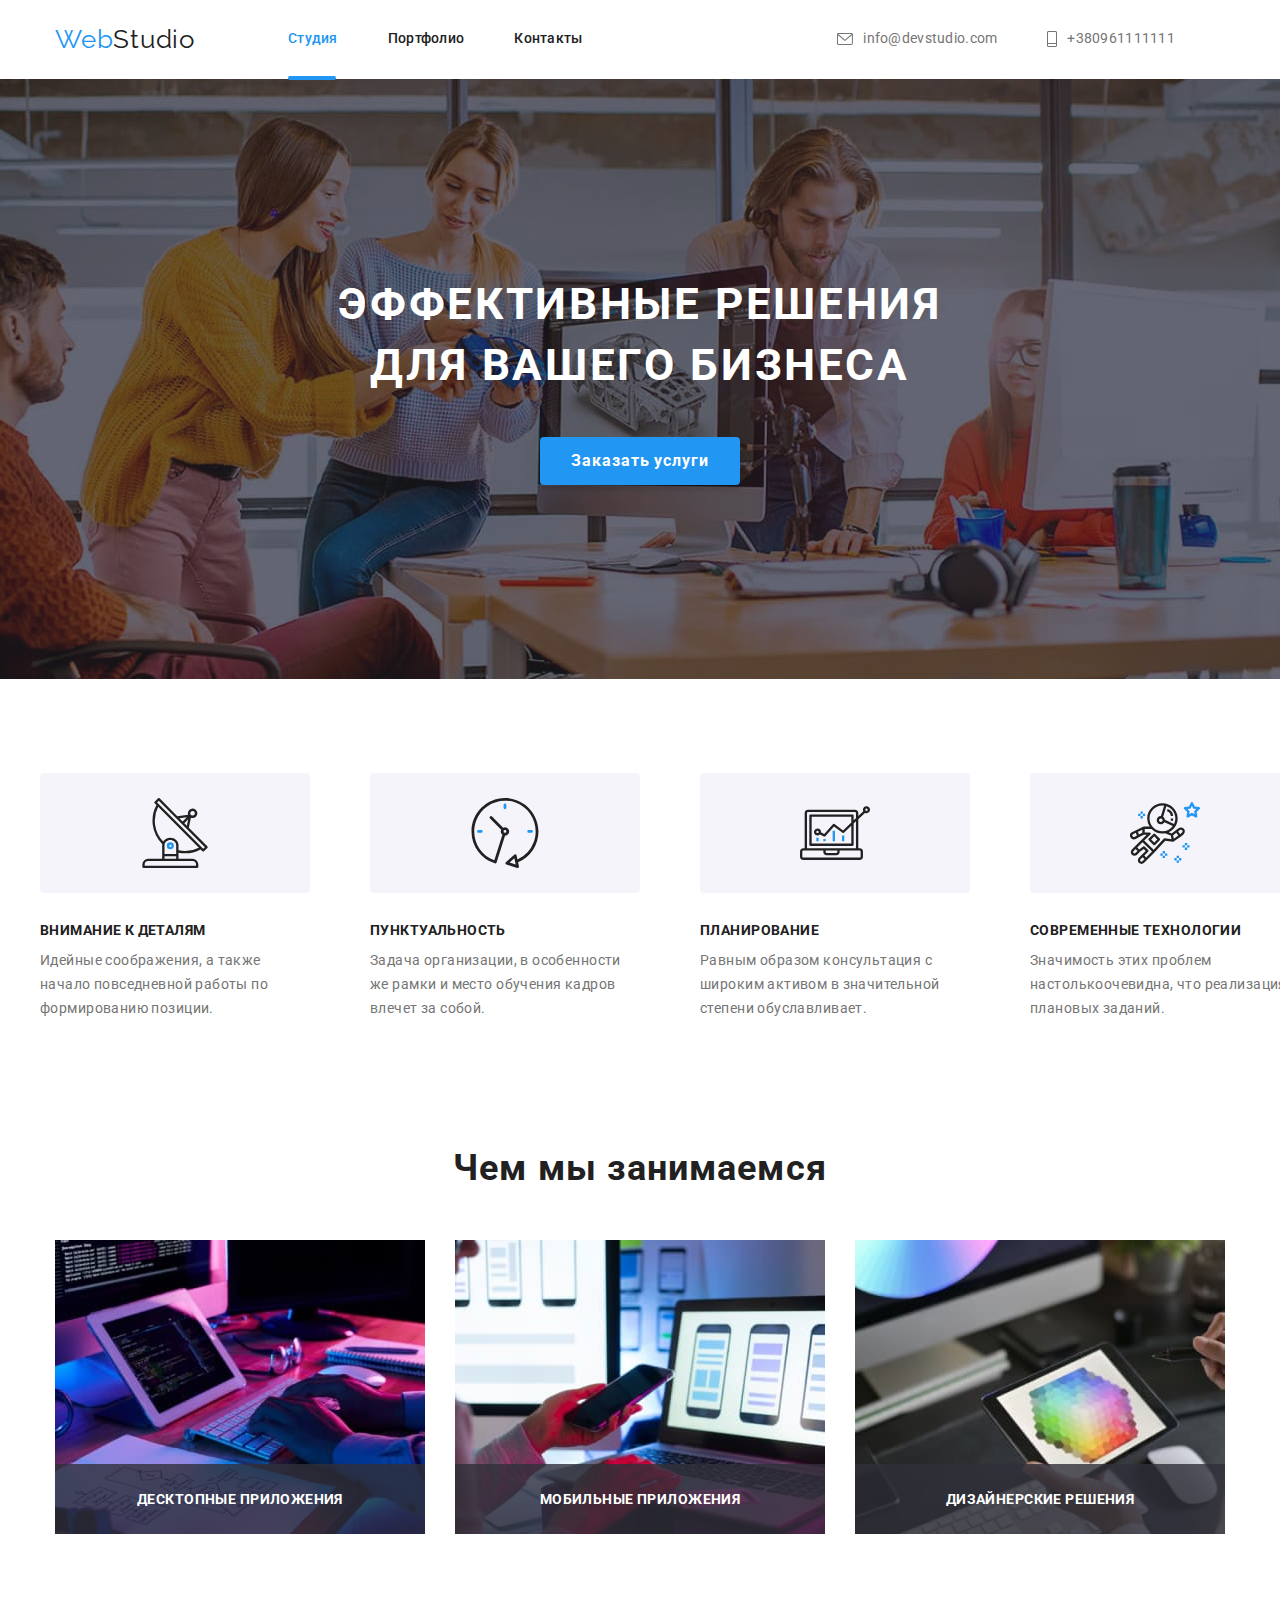
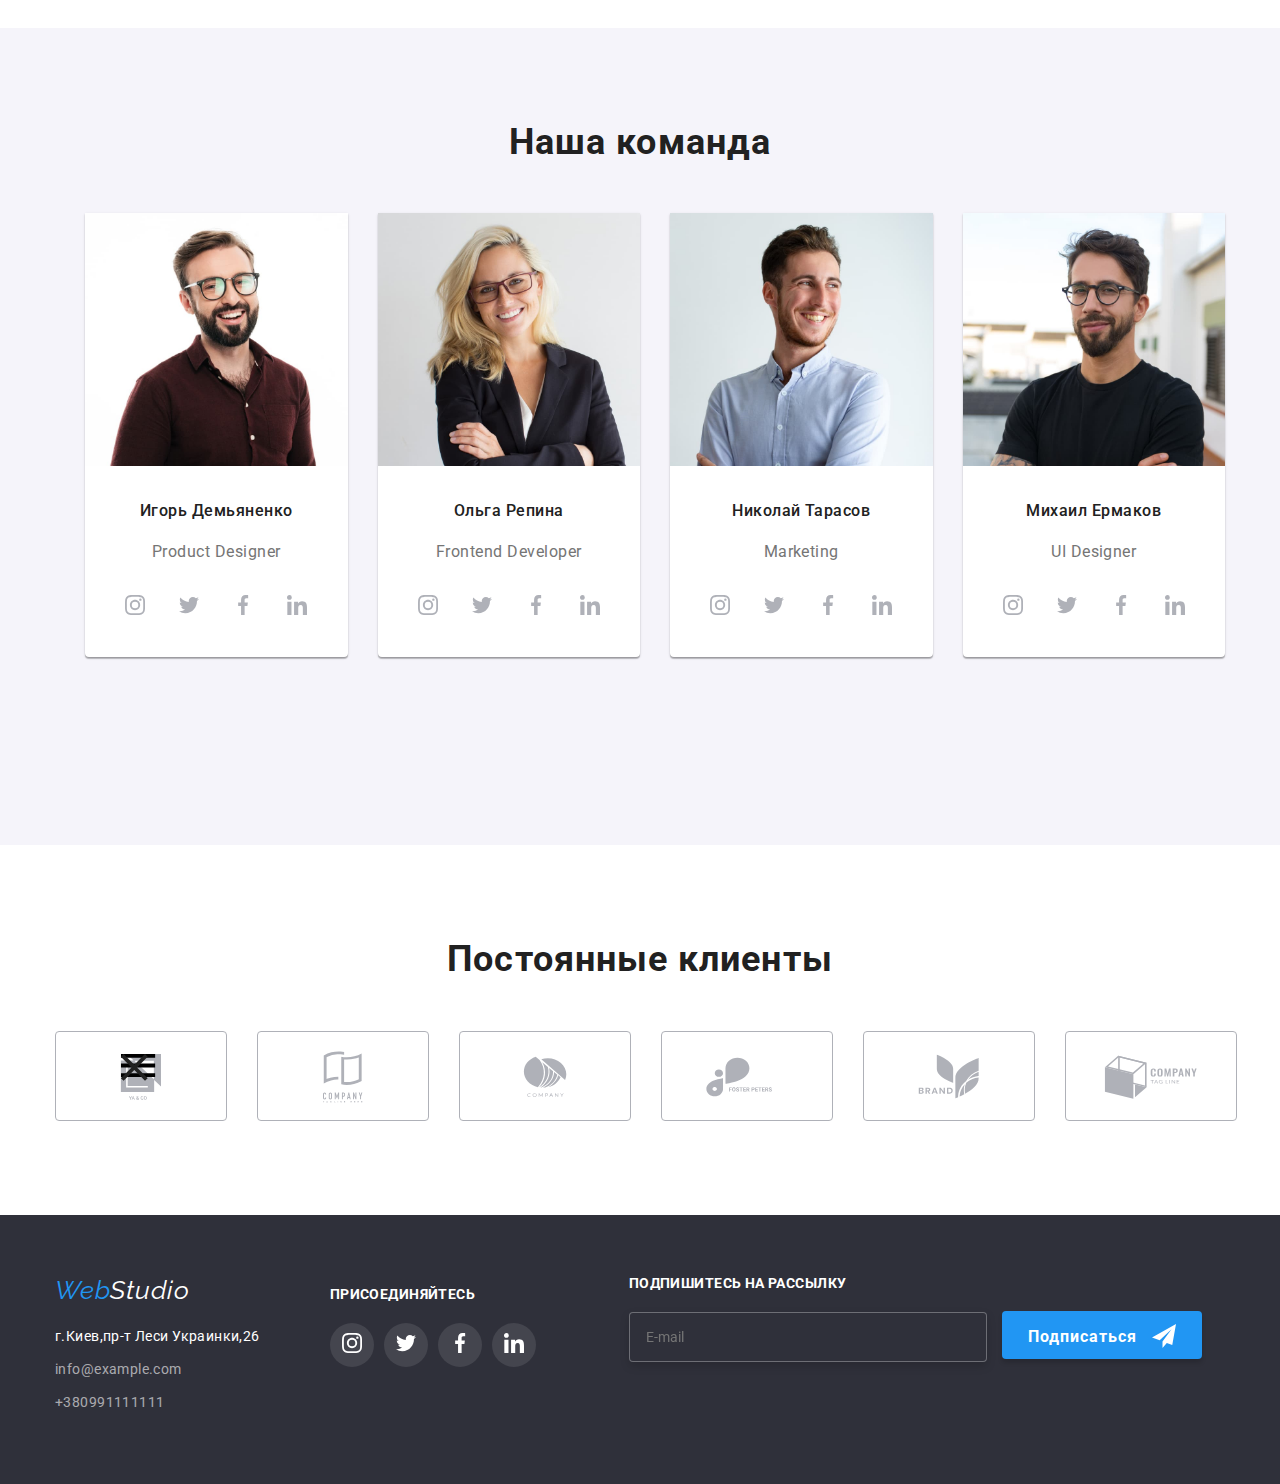
==== index.html @ d7ad7619 "Add files via upload" ====
<!DOCTYPE html>
<html lang="ru">

<head>
    <link
        href="https://fonts.googleapis.com/css2?family=Raleway:wght@700&family=Roboto:wght@400;500;700;900&display=swap"
        rel="stylesheet">
    <link rel="stylesheet" href="css/modern-normalize.css">
    <meta charset="UTF-8">
    <meta http-equiv="X-UA-Compatible" content="IE=edge">
    <meta name="viewport" content="width=device-width, initial-scale=1.0">
    <title>Document</title>
    <link rel="stylesheet" href="css/main.min.css">
</head>

<body data-body>

    <header class="page-header" data-header>
        <div class="container header-conteiner">
            <nav class="main-nav list">
                <div class="logo-links">
                    <a class=" logo1" href="">Web<span class="logo1__accent">Studio</span></a>
                    <button type="button" class="mobile-menu-btn" data-menu-button>
                        <svg class="mobile-menu-icon" width="22" height="22">
                            <use class="mobile-menu-burger" href="./photos/icons.svg#menu-btn"></use>
                            <use class="mobile-menu-close" href="./photos/icons.svg#close-menu-btn"></use>
                        </svg>
                    </button>

                    <!--Мобтльное-меню-->

                    <div class="mobile-menu" data-menu>
                        <ul class=" list mobile-menu-nav ">
                            <li class="mobile-menu-nav-item"><a class="mobile-menu-info mobile-menu-info--active"
                                    href="#">Студия</a>
                            </li>
                            <li class="mobile-menu-nav-item"><a class="mobile-menu-info"
                                    href="./portfolio.html">Портфолио</a></li>
                            <li class="mobile-menu-nav-item"><a class="mobile-menu-info" href="#">Контакты</a>
                            </li>
                        </ul>
                        <ul class="  list mobile-menu-contacts">
                            <li class="mobile-menu-contacts-item"><a
                                    class="mobile-menu-contacts-links mobile-menu-contacts--active " href="#">+38
                                    096 111 11 11</a></li>
                            <li class="mobile-menu-contacts-item"><a class="mobile-menu-contacts-links"
                                    href="#">info@devstudio.com</a></li>
                        </ul>
                        <ul class=" list mobile-menu-socials">
                            <li class="mobile-menu-socials-item"><a class="mobile-menu-socials-media"
                                    href="#">Instagram</a></li>
                            <li class="mobile-menu-socials-item"><a class="mobile-menu-socials-media"
                                    href="#">Twitter</a></li>
                            <li class="mobile-menu-socials-item"><a class="mobile-menu-socials-media"
                                    href="#">Facebook</a></li>
                            <li class="mobile-menu-socials-item"><a class="mobile-menu-socials-media"
                                    href="#">LinkedIn</a></li>

                        </ul>
                    </div>


                    <ul class="site-nav list">
                        <li class="item"><a class="site-nav__studio site-nav__studio--active"
                                href="./index.html">Студия</a>
                        </li>
                        <li class="item"><a class="site-nav__info" href="./portfolio.html">Портфолио</a></li>
                        <li class="item"><a class="site-nav__info" href="">Контакты</a></li>
                    </ul>
                </div>
                <ul class="contacts-list list">
                    <li class="points"><a class="contacts-list__link1" href="mailto:info@devstudio.com">
                            <svg class="contacts-list__mail list__icons">
                                <use href="./photos/icons.svg#icon-mail"></use>
                            </svg>info@devstudio.com

                        </a>
                    </li>
                    <li class="points"><a class="contacts-list__link1" href="tel:+380961111111">
                            <svg class="contacts-list__phone list__icons">
                                <use href="./photos/icons.svg#icon-phone"></use>
                            </svg>+380961111111
                        </a>
                    </li>

                </ul>
            </nav>
        </div>
    </header>
    <main>

        <section class="hero section">
            <div class="container">
                <h1 class="hero-title">Эффективные решения<br> для вашего бизнеса</h1>
                <button class="btn btn--current-color " type="button" data-modal-open>Заказать услуги</button>
            </div>

            <!--Модальное Окно-->

            <div class="backdrop is-hidden" data-modal>
                <div class="modal">
                    <button type="button" class="close-button" data-modal-close>
                        <svg class="close-button-icon">
                            <use class="close-button-var" href="./photos/icons.svg#icon-close-black"></use>
                        </svg>
                    </button>


                    <form class="sign-up-form">
                        <h2 class="title-window">Оставьте свои данные, мы вам перезвоним</h2>
                        <div class="form-field">
                            <label for="name">Имя</label>
                            <input class="form-field__style" id="name" type="text" name="user-name" />
                            <svg width="12" height="12" class="form-field__icon">
                                <use href="./photos/icons.svg#icon-user"></use>
                            </svg>
                        </div>

                        <div class="form-field">
                            <label for="phone"> Телефон</label>
                            <input class="form-field__style" id="phone" type="tel" name="user-phone" />
                            <svg width="13" height="13" class="form-field__icon">
                                <use class="icon-focus" href="./photos/icons.svg#icon-tel"></use>
                            </svg>
                        </div>

                        <div class="form-field">
                            <label for="mail"> Почта</label>
                            <input class="form-field__style" id="mail" type="email" name="user-email" />
                            <svg width="15" height="13" class="form-field__icon">
                                <use href="./photos/icons.svg#icon-mail-2"></use>
                            </svg>
                        </div>

                        <div class="form-field">
                            <label for="text"> Коментарии </label>
                            <textarea class="text-size" id="text" name="comments" rows="8"></textarea>

                        </div>
                        <div class="div-box">
                            <label for="check" class="text-box">
                                <input id="check" name="user-check" value="agree" class="check-box" type="checkbox" />
                                <span class="check-icon"></span>
                                Соглашаюсь с рассылкой и принимаю
                                <Span class="text-color"> Условия
                                    договора </Span></label>
                            <button type="submit" class="btn btn--current-color ">Отправить</button>
                        </div>
                    </form>
                </div>

            </div>
        </section>


        <section>
            <div class="container">
                <h2 hidden>Преимущество</h2>
                <ul class="feature-list list">
                    <li class="marks">
                        <div class="thumb">
                            <svg class="thumb__link">
                                <use class="antenna" href="./photos/icons.svg#icon-antenna"></use>
                            </svg>
                        </div>
                        <h3 class="thumb-banner">Внимание к деталям</h3>
                        <p class="thumb-description">Идейные соображения, а также начало повседневной работы
                            по формированию
                            позиции.</p>
                    </li>

                    <li class="marks">
                        <div class="thumb">
                            <svg class="thumb__link">
                                <use class="clock" href="./photos/icons.svg#icon-clock-1"></use>
                            </svg>
                        </div>
                        <h3 class="thumb-banner">Пунктуальность</h3>
                        <p class="thumb-description">Задача организации, в особенности же рамки и место обучения
                            кадров влечет за собой.
                        </p>

                    </li>
                    <li class="marks">
                        <div class="thumb">
                            <svg class="thumb__link">
                                <use class="diagram" href="./photos/icons.svg#icon-diagram"></use>
                            </svg>
                        </div>
                        <h3 class="thumb-banner">Планирование</h3>
                        <p class="thumb-description">Равным образом консультация с широким активом в
                            значительной степени обуславливает.
                        </p>

                    </li>
                    <li class=" marks">
                        <div class="thumb">
                            <svg class="thumb__link">
                                <use class="astronaut" href="./photos/icons.svg#icon-astronaut"></use>
                            </svg>
                        </div>
                        <h3 class="thumb-banner">Современные технологии</h3>
                        <p class="thumb-description">Значимость этих проблем настолькоочевидна, что реализация
                            плановых заданий.</p>
                    </li>
                </ul>
            </div>

        </section>

        <section class="modificator">
            <div class="container">
                <div class="img-wrapper">
                    <h2 class="work">Чем мы занимаемся</h2>
                    <ul class="photos list">
                        <li class="work-photos">
                            <img class="img" src="./image/first.jpg" alt="work image" width="370" />
                            <p class="photo-description">Десктопные приложения</p>
                        </li>
                        <li class="work-photos"><img class="img" src="./image/second.jpg" alt="work image"
                                width="370" />
                            <p class="photo-description ">Мобильные приложения</p>
                        </li>
                        <li class="work-photos"><img class="img" src="./image/third.jpg" alt="work image" width="370" />
                            <p class="photo-description ">Дизайнерские решения</p>
                        </li>
                    </ul>
                </div>

            </div>
        </section>
        <!--Секция Команда-->
        <section class="style">
            <div class="container">
                <h2 class="team team-title">Наша команда</h2>
                <ul class="card-set list">
                    <li class="company"><img class="members" src="./image/two.jpg" alt="Игорь Демьяненко" width="270" />
                        <div class="card-style">
                            <h3 class="name">Игорь Демьяненко</h3>
                            <p class="job" lang="en">Product Designer</p>
                            <ul class="social-media list">
                                <li class="social-media__items">
                                    <a class="social-media__links" href="" target="_blank" rel="noopener noreferrer"
                                        aria-label="Instagram">
                                        <svg class="icon instagram-icon">
                                            <use href="./photos/icons.svg#icon-instagram"></use>
                                        </svg>
                                    </a>
                                </li>

                                <li class="social-media__items">
                                    <a class="social-media__links" href="" target="_blank" rel="noopener noreferrer"
                                        aria-label="twitter">
                                        <svg class="icon">
                                            <use href="./photos/icons.svg#icon-twitter"></use>
                                        </svg>
                                    </a>
                                </li>

                                <li class="social-media__items">
                                    <a class="social-media__links" href="" target="_blank" rel="noopener noreferrer"
                                        aria-label="facebook">
                                        <svg class="icon">
                                            <use href="./photos/icons.svg#icon-facebook"></use>
                                        </svg>
                                    </a>
                                </li>


                                <li class="social-media__items">
                                    <a class="social-media__links" href="" target="_blank" rel="noopener noreferrer"
                                        aria-label="linkedin">
                                        <svg class="icon">
                                            <use href="./photos/icons.svg#icon-linkedin"></use>
                                        </svg>
                                    </a>
                                </li>
                            </ul>
                        </div>
                    </li>

                    <li class="company"><img class="members" src="./image/three.jpg" alt="Ольга Репина" width="270" />
                        <div class="card-style">
                            <h3 class="name">Ольга Репина</h3>
                            <p class="job" lang="en">Frontend Developer</p>
                            <ul class="social-media list">
                                <li class="social-media__items">
                                    <a class="social-media__links" href="" target="_blank" rel="noopener noreferrer"
                                        aria-label="Instagram">
                                        <svg class="icon">
                                            <use href="./photos/icons.svg#icon-instagram"></use>
                                        </svg>
                                    </a>
                                </li>

                                <li class="social-media__items">
                                    <a class="social-media__links" href="" target="_blank" rel="noopener noreferrer"
                                        aria-label="twitter">
                                        <svg class="icon">
                                            <use href="./photos/icons.svg#icon-twitter"></use>
                                        </svg>
                                    </a>
                                </li>

                                <li class="social-media__items">
                                    <a class="social-media__links" href="" target="_blank" rel="noopener noreferrer"
                                        aria-label="facebook">
                                        <svg class="icon">
                                            <use href="./photos/icons.svg#icon-facebook"></use>
                                        </svg>
                                    </a>
                                </li>

                                <li class="social-media__items">
                                    <a class="social-media__links" href="" target="_blank" rel="noopener noreferrer"
                                        aria-label="linkedin">
                                        <svg class="icon">
                                            <use href="./photos/icons.svg#icon-linkedin"></use>
                                        </svg>
                                    </a>
                                </li>
                            </ul>
                        </div>
                    </li>

                    <li class="company"><img class="members" src="./image/four.jpg" alt="Николай Тарасов" width="270" />
                        <div class="card-style">
                            <h3 class="name"> Николай Тарасов</h3>
                            <p class="job" lang="en">Marketing</p>
                            <ul class="social-media list">
                                <li class="social-media__items">
                                    <a class="social-media__links" href="" target="_blank" rel="noopener noreferrer"
                                        aria-label="Instagram">
                                        <svg class="icon">
                                            <use href="./photos/icons.svg#icon-instagram"></use>
                                        </svg>
                                    </a>
                                </li>

                                <li class="social-media__items">
                                    <a class="social-media__links" href="" target="_blank" rel="noopener noreferrer"
                                        aria-label="twitter">
                                        <svg class="icon">
                                            <use href="./photos/icons.svg#icon-twitter"></use>
                                        </svg>
                                    </a>
                                </li>

                                <li class="social-media__items">
                                    <a class="social-media__links" href="" target="_blank" rel="noopener noreferrer"
                                        aria-label="facebook">
                                        <svg class="icon">
                                            <use href="./photos/icons.svg#icon-facebook"></use>
                                        </svg>
                                    </a>
                                </li>

                                <li class="social-media__items">
                                    <a class="social-media__links" href="" target="_blank" rel="noopener noreferrer"
                                        aria-label="linkedin">
                                        <svg class="icon">
                                            <use href="./photos/icons.svg#icon-linkedin"></use>
                                        </svg>
                                    </a>
                                </li>
                            </ul>
                        </div>
                    </li>

                    <li class="company"><img class="members" src="./image/five.jpg" alt="Михаил Ермаков" width="270" />
                        <div class="card-style">
                            <h3 class="name">Михаил Ермаков</h3>
                            <p class="job" lang="en">UI Designer</p>
                            <ul class="social-media list">
                                <li class="social-media__items">
                                    <a class="social-media__links" href="" target="_blank" rel="noopener noreferrer"
                                        aria-label="Instagram">
                                        <svg class="icon">
                                            <use href="./photos/icons.svg#icon-instagram"></use>
                                        </svg>
                                    </a>
                                </li>

                                <li class="social-media__items">
                                    <a class="social-media__links" href="" target="_blank" rel="noopener noreferrer"
                                        aria-label="twitter">
                                        <svg class="icon">
                                            <use href="./photos/icons.svg#icon-twitter"></use>
                                        </svg>
                                    </a>
                                </li>

                                <li class="social-media__items">
                                    <a class="social-media__links" href="" target="_blank" rel="noopener noreferrer"
                                        aria-label="facebook">
                                        <svg class="icon">
                                            <use href="./photos/icons.svg#icon-facebook"></use>
                                        </svg>
                                    </a>
                                </li>

                                <li class="social-media__items">
                                    <a class="social-media__links" href="" target="_blank" rel="noopener noreferrer"
                                        aria-label="linkedin">
                                        <svg class="icon">
                                            <use href="./photos/icons.svg#icon-linkedin"></use>
                                        </svg>
                                    </a>
                                </li>
                            </ul>
                        </div>
                    </li>

                </ul>
            </div>
        </section>
    </main>
    <!--Постоянные клиенты-->
    <section>
        <div class="container">
            <h2 class="clients-title">Постоянные клиенты</h2>
            <ul class="clients-list">
                <li class="clients-box">
                    <a class="clients-link" href="">
                        <svg class="clients-photo-1">
                            <use href="./photos/icons.svg#icon-client-1"></use>
                        </svg>
                    </a>
                </li>

                <li class="clients-box">
                    <a class="clients-link" href="">
                        <svg class="clients-photo-2">
                            <use href="./photos/icons.svg#icon-client-2"></use>
                        </svg>
                    </a>
                </li>

                <li class="clients-box">
                    <a class="clients-link" href="">
                        <svg class="clients-photo-3">
                            <use href="./photos/icons.svg#icon-client-3"></use>
                        </svg>
                    </a>
                </li>


                <li class="clients-box">
                    <a class="clients-link" href="">
                        <svg class="clients-photo-4">
                            <use href="./photos/icons.svg#icon-client-4"></use>
                        </svg>
                    </a>
                </li>

                <li class="clients-box">
                    <a class="clients-link" href="">
                        <svg class="clients-photo-5">
                            <use href="./photos/icons.svg#icon-client-5"></use>
                        </svg>
                    </a>
                </li>

                <li class="clients-box">
                    <a class="clients-link" href="">
                        <svg class="clients-photo-6">
                            <use href="./photos/icons.svg#icon-client-6"></use>
                        </svg>
                    </a>
                </li>

            </ul>
        </div>
    </section>
    <footer>
        <div class="container">
            <address class="main-address">
                <div class="main-footer">
                    <a class="logo2" href="">Web<span class=" logo-mainer">Studio</span></a>
                    <ul class="information list">
                        <li class="class-address-main">
                            <a class="reference" href="https://goo.gl/maps/5YBFwy5f6ECoQT7T9" target="_blank"
                                rel="noopener noreferrer">
                                г.Киев,пр-т Леси Украинки,26
                            </a>

                        </li>
                        <li class="class-address">
                            <a class="phone-mail" href="mailto:info@example.com">info@example.com</a>
                        </li>
                        <li class="class-address">
                            <a class="phone-mail" href="tel:+380991111111">+380991111111</a>
                        </li>
                    </ul>
                </div>
                <!--Дополнительный Адресс-->

                <div class="additional-address">
                    <p class="address-title">Присоединяйтесь</p>
                    <ul class="address-apps list">

                        <li class="address-items">
                            <a class="address-media-links" href="" target="_blank" rel="noopener noreferrer"
                                aria-label="instagram">
                                <svg class="address-icons">
                                    <use href="./photos/icons.svg#icon-instagram"></use>
                                </svg>
                            </a>
                        </li>


                        <li class="address-items">
                            <a class="address-media-links" href="" target="_blank" rel="noopener noreferrer"
                                aria-label="twitter">
                                <svg class="address-icons">
                                    <use href="./photos/icons.svg#icon-twitter"></use>
                                </svg>
                            </a>
                        </li>

                        <li class="address-items">
                            <a class="address-media-links" href="" target="_blank" rel="noopener noreferrer"
                                aria-label="facebook">
                                <svg class="address-icons">
                                    <use href="./photos/icons.svg#icon-facebook"></use>
                                </svg>
                            </a>
                        </li>

                        <li class="address-items">
                            <a class="address-media-links" href="" target="_blank" rel="noopener noreferrer"
                                aria-label="linkedin">
                                <svg class="address-icons">
                                    <use href="./photos/icons.svg#icon-linkedin"></use>
                                </svg>
                            </a>
                        </li>
                    </ul>
                </div>

                <div class="user-window">
                    <strong class="text-form">Подпишитесь на рассылку</strong>
                    <form class="input-list">
                        <label>
                            <input class="input-form" type="email" name="user-email" placeholder="E-mail" />
                        </label>
                        <button type="submit" class="btn-form btn">
                            Подписаться
                            <svg class="icon-btn">
                                <use href="./photos/icons.svg#icon-send"></use>
                            </svg>
                        </button>
                    </form>

                </div>
            </address>
        </div>
    </footer>
    <script src="./js/modal.js"></script>
    <script src="./js/menu.js"></script>
</body>

</html>
---- css/main.min.css ----
:root{--main-color: #E5E5E5;--additional-color: #2196F3;--type-color: #212121;--mini-calor: #757575;--phone-color: #2F303A;--fast-animation: 1s;--card-set-gap: 30px}body{font-family:"Roboto",sans-serif;font-size:14px;color:var(--type-color);margin:0}body.no-scroll{overflow:hidden}.page-header{margin-top:24px;margin-bottom:25px}.page-head{padding-top:24px;padding-bottom:25px;border-bottom:1px solid #ececec}h1,h2,h3,h4{margin:0}li{list-style-type:none}a{text-decoration:none}*{margin:0;padding:0}.cards-type{display:-webkit-box;display:-ms-flexbox;display:flex;-ms-flex-wrap:wrap;flex-wrap:wrap;-webkit-box-pack:center;-ms-flex-pack:center;justify-content:center;padding-top:40px;padding-bottom:60px}@media screen and (min-width: 768px){.cards-type{padding-top:30px;padding-bottom:60px}}@media screen and (min-width: 1200px){.cards-type{padding-top:56px;padding-bottom:94px}}.cards-type .cards-type__about{margin-left:var(--card-set-gap);margin-top:var(--card-set-gap);background:#fff;border:1px solid #eee}@media screen and (min-width: 480px){.cards-type .cards-type__about{-ms-flex-preferred-size:calc(100% - 30px);flex-basis:calc(100% - 30px)}}@media screen and (min-width: 768px){.cards-type .cards-type__about{-ms-flex-preferred-size:calc(50% - 30px);flex-basis:calc(50% - 30px)}}@media screen and (min-width: 1200px){.cards-type .cards-type__about{-ms-flex-preferred-size:calc(33.3333333333% - 30px);flex-basis:calc(33.3333333333% - 30px)}}.cards-type__wrapper{position:relative;overflow:hidden}.card-content{padding-left:24px;padding-right:24px;padding-bottom:20px;padding-top:20px}.card-content__goods{font-weight:700;font-size:18px;line-height:2;letter-spacing:.06em;color:var(--type-color)}.card-content__description{font-weight:400;font-size:16px;line-height:1.9;letter-spacing:.03em;color:var(--mini-calor);margin-top:4px;margin-bottom:0}.portfolio-overlay{display:-webkit-box;display:-ms-flexbox;display:flex;font-family:"Roboto";font-style:normal;font-weight:400;font-size:18px;line-height:1.6;letter-spacing:.03em;color:#fff;-webkit-box-pack:center;-ms-flex-pack:center;justify-content:center;-webkit-box-align:center;-ms-flex-align:center;align-items:center;background-color:rgba(33,150,243,.9);padding:15px;position:absolute;top:0;left:0;-webkit-transform:translateY(140%);transform:translateY(140%);-webkit-transition:400ms;transition:400ms}@media screen and (min-width: 480px){.portfolio-overlay{width:450px;height:294px}}@media screen and (min-width: 768px){.portfolio-overlay{width:354px;height:294px}}@media screen and (min-width: 1200px){.portfolio-overlay{width:370px;height:294px}}img{width:100%;display:block;height:auto}.cards-type__abouthover{-webkit-box-shadow:0px 1px 1px rgba(0,0,0,.12),0px 4px 4px rgba(0,0,0,.06),1px 4px 6px rgba(0,0,0,.16);box-shadow:0px 1px 1px rgba(0,0,0,.12),0px 4px 4px rgba(0,0,0,.06),1px 4px 6px rgba(0,0,0,.16);-webkit-transition:-webkit-box-shadow 250ms;transition:-webkit-box-shadow 250ms;transition:box-shadow 250ms;transition:box-shadow 250ms, -webkit-box-shadow 250ms;-webkit-transition-timing-function:cubic-bezier(0.4, 0, 0.2, 1);transition-timing-function:cubic-bezier(0.4, 0, 0.2, 1)}.cards-type__about:hover .portfolio-overlay{-webkit-transform:translateY(0);transform:translateY(0)}.container{width:1200px;padding-left:15px;padding-right:15px;margin-left:auto;margin-right:auto}@media screen and (min-width: 480px){.container{max-width:480px}}@media screen and (min-width: 768px){.container{max-width:768px}}@media screen and (min-width: 1200px){.container{max-width:1200px}}section{padding-top:94px;padding-bottom:94px}.btn{font-size:16px;line-height:1.9;letter-spacing:.06em;cursor:pointer;outline:none;border:32px;border-radius:4px;-webkit-box-shadow:0px 4px 4px rgba(0,0,0,.15);box-shadow:0px 4px 4px rgba(0,0,0,.15);font-weight:700;height:48px;width:200px;-webkit-transition:background-color 250ms;transition:background-color 250ms;-webkit-transition-timing-function:cubic-bezier(0.4, 0, 0.2, 1);transition-timing-function:cubic-bezier(0.4, 0, 0.2, 1);background-color:var(--additional-color);color:#fff;border:none}.btn:hover{background-color:#188ce8}.btn-form{-webkit-box-shadow:0px 4px 4px rgba(0,0,0,.15);box-shadow:0px 4px 4px rgba(0,0,0,.15);margin-left:12px}.close-button{display:-webkit-box;display:-ms-flexbox;display:flex;position:absolute;top:0;right:0;-webkit-transform:translate(-17%, 17%);transform:translate(-17%, 17%);background:#fff;border:1px solid rgba(0,0,0,.1);border-radius:50%;width:30px;height:30px;-webkit-box-pack:center;-ms-flex-pack:center;justify-content:center;-webkit-box-align:center;-ms-flex-align:center;align-items:center;padding:0;cursor:pointer}.close-button:hover{fill:var(--additional-color)}.close-button-icon{width:11px;height:11px}.btn-current{font-size:16px;line-height:1.6;Letter-spacing:.03em;color:var(--type-color);font-weight:500;font-family:inherit;outline:none;border:none;border-radius:4px;background-color:#f5f4fa;border-color:#f5f4fa;padding-top:6px;padding-bottom:6px;padding-left:22px;padding-right:22px;-webkit-transition:background-color 250ms;transition:background-color 250ms;-webkit-transition-timing-function:cubic-bezier(0.4, 0, 0.2, 1);transition-timing-function:cubic-bezier(0.4, 0, 0.2, 1)}.btn-current:hover{cursor:pointer;background-color:var(--additional-color);color:#fff}.btn-current--color{background-color:var(--additional-color);color:#fff}.social-media{display:-webkit-box;display:-ms-flexbox;display:flex;-webkit-box-pack:center;-ms-flex-pack:center;justify-content:center}.social-media__items:not(:last-child){margin-right:10px}.social-media__links{display:-webkit-box;display:-ms-flexbox;display:flex;-webkit-box-align:center;-ms-flex-align:center;align-items:center;-webkit-box-pack:center;-ms-flex-pack:center;justify-content:center;width:44px;height:44px;background-color:#fff;border-radius:50%;-webkit-transition:background-color 250ms;transition:background-color 250ms;-webkit-transition-timing-function:cubic-bezier(0.4, 0, 0.2, 1);transition-timing-function:cubic-bezier(0.4, 0, 0.2, 1)}.social-media__links:hover,.social-media__links:focus{fill:#fff;background-color:var(--additional-color)}.icon{width:20px;height:20px;fill:#afb1b8;-webkit-transition:background-color 250ms;transition:background-color 250ms;-webkit-transition-timing-function:cubic-bezier(0.4, 0, 0.2, 1);transition-timing-function:cubic-bezier(0.4, 0, 0.2, 1)}.icon:hover,.icon:focus{fill:#fff;background-color:var(--additional-color)}.thumb{height:120px;background-repeat:no-repeat;background-position:center;background:#f5f4fa;border-radius:4px;display:-webkit-box;display:-ms-flexbox;display:flex;-webkit-box-align:center;-ms-flex-align:center;align-items:center;-webkit-box-pack:center;-ms-flex-pack:center;justify-content:center}@media screen and (min-width: 768px){.thumb{padding-top:30px;width:350px}}@media screen and (min-width: 1200px){.thumb{width:270px;padding-top:0px}}.thumb__link{height:70px;left:0;width:70px}.thumb-banner{margin-top:30px;font-size:14px;line-height:1.11;letter-spacing:.03em;color:var(--type-color);text-transform:uppercase;margin-bottom:10px}@media screen and (min-width: 480px)and (max-width: 767px){.thumb-banner{text-align:center}}.thumb-description{width:270px;height:75px;font-weight:400;font-size:14px;line-height:1.7;letter-spacing:.03em;color:var(--mini-calor)}@media screen and (min-width: 480px){.thumb-description{width:100%}}.clients-title{font-family:"Roboto";font-weight:bold;font-size:36px;line-height:1.16;text-align:center;letter-spacing:.03em;margin-bottom:50px}.clients-list{display:-webkit-box;display:-ms-flexbox;display:flex;padding:0;margin-top:-50px;margin-left:-30px;margin-bottom:0}@media screen and (min-width: 480px)and (max-width: 767px){.clients-list{-ms-flex-wrap:wrap;flex-wrap:wrap;display:-webkit-box;display:-ms-flexbox;display:flex}}@media screen and (min-width: 768px)and (max-width: 1199px){.clients-list{display:-webkit-box;display:-ms-flexbox;display:flex;-ms-flex-wrap:wrap;flex-wrap:wrap}}.clients-box{height:90px;margin-left:30px;margin-top:50px;border:1px solid #afb1b8;border-radius:4px;list-style-type:none;-ms-flex-preferred-size:calc((100% - 120px)/6);flex-basis:calc((100% - 120px)/6)}@media screen and (min-width: 480px)and (max-width: 767px){.clients-box{margin-top:30px}}@media screen and (min-width: 768px)and (max-width: 1199px){.clients-box{margin-top:30px}}@media screen and (max-width: 767px){.clients-box:not(:first-child){margin-left:30px}}.clients-link{display:-webkit-box;display:-ms-flexbox;display:flex;-webkit-box-pack:center;-ms-flex-pack:center;justify-content:center;-webkit-box-align:center;-ms-flex-align:center;align-items:center;height:90px;width:170px;-webkit-transition:fill 250ms;transition:fill 250ms;-webkit-transition-timing-function:cubic-bezier(0.4, 0, 0.2, 1);transition-timing-function:cubic-bezier(0.4, 0, 0.2, 1)}@media screen and (min-width: 480px)and (max-width: 767px){.clients-link{width:208px}}@media screen and (min-width: 768px)and (max-width: 1199px){.clients-link{width:223px}}.clients-list .clients-photo-1{width:42px;height:46px;fill:#afb1b8;-webkit-transition:fill 250ms;transition:fill 250ms;-webkit-transition-timing-function:cubic-bezier(0.4, 0, 0.2, 1);transition-timing-function:cubic-bezier(0.4, 0, 0.2, 1)}.clients-box:hover,.clients-focus{border:1px solid #2196f3}.clients-link:hover .clients-photo-1,.clients-link:focus .clients-photo-1{fill:var(--additional-color)}.clients-list .clients-photo-2{width:40px;height:52px;fill:#afb1b8;-webkit-transition:fill 250ms;transition:fill 250ms;-webkit-transition-timing-function:cubic-bezier(0.4, 0, 0.2, 1);transition-timing-function:cubic-bezier(0.4, 0, 0.2, 1)}.clients-link:hover .clients-photo-2,.clients-link:focus .clients-photo-2{fill:var(--additional-color)}.clients-list .clients-photo-3{width:44px;height:41px;fill:#afb1b8;-webkit-transition:fill 250ms;transition:fill 250ms;-webkit-transition-timing-function:cubic-bezier(0.4, 0, 0.2, 1);transition-timing-function:cubic-bezier(0.4, 0, 0.2, 1)}.clients-link:hover .clients-photo-3,.clients-link:focus .clients-photo-3{fill:var(--additional-color)}.clients-list .clients-photo-4{width:84px;height:40px;fill:#afb1b8;-webkit-transition:fill 250ms;transition:fill 250ms;-webkit-transition-timing-function:cubic-bezier(0.4, 0, 0.2, 1);transition-timing-function:cubic-bezier(0.4, 0, 0.2, 1)}.clients-link:hover .clients-photo-4,.clients-link:focus .clients-photo-4{fill:var(--additional-color)}.clients-list .clients-photo-5{width:62px;height:45px;fill:#afb1b8;-webkit-transition:fill 250ms;transition:fill 250ms;-webkit-transition-timing-function:cubic-bezier(0.4, 0, 0.2, 1);transition-timing-function:cubic-bezier(0.4, 0, 0.2, 1)}.clients-link:hover .clients-photo-5,.clients-link:focus .clients-photo-5{fill:var(--additional-color)}.clients-list .clients-photo-6{width:94px;height:44px;fill:#afb1b8;-webkit-transition:fill 250ms;transition:fill 250ms;-webkit-transition-timing-function:cubic-bezier(0.4, 0, 0.2, 1);transition-timing-function:cubic-bezier(0.4, 0, 0.2, 1)}.clients-link:hover .clients-photo-6,.clients-link:focus .clients-photo-6{fill:var(--additional-color)}.logo1{font-family:"Raleway",sans-serif;font-size:26px;line-height:1.17;vertical-align:top;letter-spacing:.03em;color:var(--additional-color)}.logo1__accent{color:var(--type-color)}.list{list-style:none;margin:0}.btn-list{display:-webkit-box;display:-ms-flexbox;display:flex;-webkit-box-pack:center;-ms-flex-pack:center;justify-content:center}.btn-list .button-type{margin-left:8px}.input-list{margin-top:20px}.feature-list{display:-webkit-box;display:-ms-flexbox;display:flex;-webkit-box-pack:center;-ms-flex-pack:center;justify-content:center}@media screen and (min-width: 768px){.feature-list .marks{-ms-flex-preferred-size:40%;flex-basis:40%;padding-bottom:30px;padding-left:30px}}@media screen and (min-width: 1200px){.feature-list .marks{margin-right:30px}}.feature-list .marks:last-child{margin-right:0px}@media screen and (min-width: 480px){.feature-list{display:block}}@media screen and (min-width: 768px)and (max-width: 1199px){.feature-list{display:-webkit-box;display:-ms-flexbox;display:flex;margin-right:-30px;-ms-flex-wrap:wrap;flex-wrap:wrap}}@media screen and (min-width: 1200px){.feature-list{display:-webkit-box;display:-ms-flexbox;display:flex;-webkit-box-pack:center;-ms-flex-pack:center;justify-content:center;margin-right:-30px}}.sign-up-form{padding:40px}.form-field{margin-bottom:10px;display:-webkit-box;display:-ms-flexbox;display:flex;-webkit-box-orient:vertical;-webkit-box-direction:normal;-ms-flex-direction:column;flex-direction:column;position:relative}.sign-up-form .form-field label{font-size:12px;letter-spacing:.01em;text-align:left;color:var(--mini-calor)}.form-field__style:hover{border-color:var(--additional-color);outline:var(--additional-color)}.form-field__style:focus{border-color:var(--additional-color);outline:var(--additional-color)}.form-field__style:hover+.form-field__icon,.form-field__style:focus+.form-field__icon{fill:var(--additional-color)}.sign-up-form .form-field textarea:hover{border-color:var(--additional-color);outline:var(--additional-color)}.sign-up-form .form-field textarea:focus{border-color:var(--additional-color);outline:var(--additional-color)}.form-field__style{margin-top:4px;width:100%;height:40px;border:1px solid rgba(33,33,33,.2);border-radius:4px;padding-left:42px;padding-top:12px;padding-bottom:12px;cursor:pointer;-webkit-transition:border 250ms cubic-bezier(0.4, 0, 0.2, 1);transition:border 250ms cubic-bezier(0.4, 0, 0.2, 1)}.title-window{font-style:normal;font-weight:700;font-size:20px;line-height:1.15;text-align:center;letter-spacing:.03em;color:#212121;margin-bottom:12px;-webkit-transition:border 250ms cubic-bezier(0.4, 0, 0.2, 1);transition:border 250ms cubic-bezier(0.4, 0, 0.2, 1)}.sign-up-form textarea{border:1px solid rgba(33,33,33,.2);border-radius:4px;width:100%;cursor:pointer;margin-top:4px;-webkit-transition:border 250ms cubic-bezier(0.4, 0, 0.2, 1);transition:border 250ms cubic-bezier(0.4, 0, 0.2, 1)}.check-box{width:16px;height:15px;appearance:none;-webkit-appearance:none;-moz-appearance:none;-webkit-box-align:center;-ms-flex-align:center;align-items:center}.div-box{margin-top:20px}.text-color{text-decoration:underline;color:var(--additional-color);margin-left:4px}.text-size{resize:none}.form-field__icon{position:absolute;-webkit-transform:translate(12px, 32px);transform:translate(12px, 32px)}.form-field__icon:focus,.form-field__icon:hover{fill:var(--additional-color)}.text-box{display:-webkit-box;display:-ms-flexbox;display:flex;-webkit-box-align:center;-ms-flex-align:center;align-items:center;margin-bottom:30px}@media screen and (min-width: 480px)and (max-width: 1199px){.text-box{display:inline-block}}.check-icon{width:15px;height:16px;border:2px solid #212121;display:inline-block;border-radius:2px;margin-right:7px}.check-box:checked+.check-icon{background-image:url(../photos/svg/icon\ check.svg);background-position:center;background-color:var(--additional-color);background-origin:border-box;border-color:var(--additional-color);background-repeat:no-repeat}.modificator{padding-top:0}.photos{display:-webkit-box;display:-ms-flexbox;display:flex;width:100%}.work-photos{margin-right:30px}.work-photos:last-child{margin-right:0px}.work{font-weight:700;font-size:36px;line-height:1.16;text-align:center;letter-spacing:.03em;color:var(--type-color);margin-bottom:50px}.img-wrapper{position:relative}.img-wrapper{display:block}@media screen and (min-width: 480px)and (max-width: 1199px){.img-wrapper{display:none}}.photo-description{font-style:normal;font-weight:700;font-size:14px;line-height:16px;letter-spacing:.03em;text-transform:uppercase;position:absolute;bottom:0px;text-align:center;padding-top:27px;background-color:rgba(47,48,58,.8);width:370px;height:70px;color:#fff}.mobile-menu-btn{background-color:rgba(0,0,0,0);border:none;display:-webkit-box;display:-ms-flexbox;display:flex;-webkit-box-align:center;-ms-flex-align:center;align-items:center;-webkit-box-pack:center;-ms-flex-pack:center;justify-content:center;margin-left:277px}@media screen and (min-width: 768px){.mobile-menu-btn{display:none}}.mobile-menu-btn.is-open .mobile-menu-burger{opacity:0}.mobile-menu-close{opacity:0;-webkit-transition:500ms;transition:500ms}.mobile-menu-btn.is-open .mobile-menu-close{opacity:1}.mobile-menu-icon{z-index:10}@media screen and (min-width: 768px){.mobile-menu-icon{display:none}}.main-nav{display:-webkit-box;display:-ms-flexbox;display:flex;-webkit-box-align:center;-ms-flex-align:center;align-items:center;-webkit-box-pack:justify;-ms-flex-pack:justify;justify-content:space-between}.main-nav .logo-links{display:-webkit-box;display:-ms-flexbox;display:flex;-webkit-box-pack:justify;-ms-flex-pack:justify;justify-content:space-between;-webkit-box-align:center;-ms-flex-align:center;align-items:center}.site-nav{display:-webkit-box;display:-ms-flexbox;display:flex;margin-left:93px}@media screen and (min-width: 480px){.site-nav{display:none}}@media screen and (min-width: 768px){.site-nav{display:-webkit-box;display:-ms-flexbox;display:flex;margin-left:88px}}@media screen and (min-width: 1200px){.site-nav{display:-webkit-box;display:-ms-flexbox;display:flex;margin-left:93px}}.item{margin-right:50px}.item:last-child{margin-right:0px}.site-nav__info{font-weight:500;font-size:14px;line-height:1.14;letter-spacing:.02em;color:var(--type-color);display:block;-webkit-transition:color 250ms;transition:color 250ms;-webkit-transition-timing-function:cubic-bezier(0.4, 0, 0.2, 1);transition-timing-function:cubic-bezier(0.4, 0, 0.2, 1)}.site-nav__info:hover{color:var(--additional-color);background-color:rgba(0,0,0,0)}.site-nav__studio{font-weight:500;font-size:14px;line-height:1.14;letter-spacing:.02em;display:block;position:relative}.site-nav__studio::after{content:"";width:48px;height:4px;display:block;position:absolute;background-color:var(--additional-color);bottom:-33px;border-radius:2px}.site-nav__studio--active{color:var(--additional-color)}.site-nav__portfolio{font-weight:500;font-size:14px;line-height:1.14;letter-spacing:.02em;display:block;position:relative}.site-nav__portfolio::after{content:"";width:80px;height:4px;display:block;position:absolute;background-color:var(--additional-color);bottom:-33px;border-radius:2px}.contacts-list{display:-webkit-box;display:-ms-flexbox;display:flex}@media screen and (min-width: 480px){.contacts-list{display:none}}@media screen and (min-width: 768px)and (max-width: 1199px){.contacts-list{display:block;margin-left:84px}}@media screen and (min-width: 1200px){.contacts-list{display:-webkit-box;display:-ms-flexbox;display:flex}}.points{margin-right:50px}.points .points:last-child{margin-right:0px}@media screen and (min-width: 768px)and (max-width: 1199px){.points{padding-bottom:10px}}.contacts-list__phone{width:10px;height:16px;fill:var(--mini-calor);-webkit-transition:fill 250ms;transition:fill 250ms;-webkit-transition-timing-function:cubic-bezier(0.4, 0, 0.2, 1);transition-timing-function:cubic-bezier(0.4, 0, 0.2, 1)}.list__icons{margin-right:10px}.contacts-list__mail{width:16px;height:12px;fill:var(--mini-calor);-webkit-transition:fill 250ms;transition:fill 250ms;-webkit-transition-timing-function:cubic-bezier(0.4, 0, 0.2, 1);transition-timing-function:cubic-bezier(0.4, 0, 0.2, 1)}.contacts-list__link1{font-size:14px;line-height:1.14;text-align:left;letter-spacing:.02em;color:var(--mini-calor);-webkit-box-align:center;-ms-flex-align:center;align-items:center;text-decoration:none;display:-webkit-box;display:-ms-flexbox;display:flex;-webkit-transition:color 250ms;transition:color 250ms;-webkit-transition-timing-function:cubic-bezier(0.4, 0, 0.2, 1);transition-timing-function:cubic-bezier(0.4, 0, 0.2, 1)}.contacts-list__link1:hover .contacts-list__mail{fill:var(--additional-color)}.contacts-list__link1:hover .contacts-list__phone{fill:var(--additional-color)}.contacts-list__link1:hover{-webkit-transition-timing-function:cubic-bezier(0.4, 0, 0.2, 1);transition-timing-function:cubic-bezier(0.4, 0, 0.2, 1);color:var(--additional-color)}.hero{height:600px;padding:200px 0;text-align:center;background-color:var(--phone-color);display:-webkit-box;display:-ms-flexbox;display:flex;-webkit-box-orient:vertical;-webkit-box-direction:normal;-ms-flex-direction:column;flex-direction:column;-webkit-box-pack:center;-ms-flex-pack:center;justify-content:center;background-image:-webkit-gradient(linear, left top, right top, from(rgba(47, 48, 58, 0.4)), to(rgba(47, 48, 58, 0.4))),url(../image/background.jpg);background-image:linear-gradient(to right, rgba(47, 48, 58, 0.4), rgba(47, 48, 58, 0.4)),url(../image/background.jpg);background-repeat:no-repeat;background-size:cover;background-position:center}.hero-title{font-size:44px;line-height:1.4;letter-spacing:.06em;text-transform:uppercase;color:#fff;margin-bottom:40px}.topic{width:100%;background-color:var(--phone-color)}.logo2{font-family:"Raleway",sans-serif;font-size:26px;line-height:1.17;vertical-align:top;letter-spacing:.03em;color:var(--additional-color)}@media screen and (min-width: 480px)and (max-width: 767px){.logo2{text-align:center}}footer{background-color:var(--phone-color);padding:60px 0}.main-footer{display:-webkit-box;display:-ms-flexbox;display:flex;-webkit-box-orient:vertical;-webkit-box-direction:normal;-ms-flex-direction:column;flex-direction:column}.main-address{display:-webkit-box;display:-ms-flexbox;display:flex}@media screen and (min-width: 480px)and (max-width: 767px){.main-address{-webkit-box-orient:vertical;-webkit-box-direction:normal;-ms-flex-direction:column;flex-direction:column}}.information{-webkit-box-pack:center;-ms-flex-pack:center;justify-content:center;margin-left:0}.information a:hover{color:var(--additional-color)}@media screen and (min-width: 480px)and (max-width: 767px){.information{text-align:center;padding-bottom:60px}}.class-address-main{margin-top:20px;margin-bottom:9px}.class-address{margin-bottom:9px}.logo-mainer{color:#fff}.reference{font-style:normal;font-weight:400;font-size:14px;line-height:1.7;letter-spacing:.03em;color:#fff;-webkit-box-orient:vertical;-webkit-box-direction:normal;-ms-flex-direction:column;flex-direction:column;-webkit-transition:color 250ms;transition:color 250ms;-webkit-transition-timing-function:cubic-bezier(0.4, 0, 0.2, 1);transition-timing-function:cubic-bezier(0.4, 0, 0.2, 1)}.phone-mail{font-style:normal;font-weight:400;font-size:14px;line-height:1.7;letter-spacing:.03em;color:rgba(255,255,255,.6);-webkit-box-orient:vertical;-webkit-box-direction:normal;-ms-flex-direction:column;flex-direction:column;margin-bottom:9px;-webkit-transition:color 250ms;transition:color 250ms;-webkit-transition-timing-function:cubic-bezier(0.4, 0, 0.2, 1);transition-timing-function:cubic-bezier(0.4, 0, 0.2, 1)}.additional-address{margin-left:70px}@media screen and (min-width: 480px)and (max-width: 767px){.additional-address{text-align:center;padding-bottom:60px;margin-left:0}}.address-title{font-style:normal;font-weight:700;font-size:14px;line-height:1.14;letter-spacing:.03em;text-transform:uppercase;text-align:left;color:#fff;margin-top:12px;margin-bottom:0}@media screen and (min-width: 480px)and (max-width: 767px){.address-title{text-align:center}}.address-apps{display:-webkit-box;display:-ms-flexbox;display:flex;-webkit-box-pack:center;-ms-flex-pack:center;justify-content:center;margin-top:20px;margin-bottom:0}.address-items{display:-webkit-box;display:-ms-flexbox;display:flex;-webkit-box-align:center;-ms-flex-align:center;align-items:center;-webkit-box-pack:center;-ms-flex-pack:center;justify-content:center;width:44px;height:44px;background-color:rgba(255,255,255,.1);border-radius:50%;margin-right:10px;-webkit-transition:background-color 250ms;transition:background-color 250ms;-webkit-transition-timing-function:cubic-bezier(0.4, 0, 0.2, 1);transition-timing-function:cubic-bezier(0.4, 0, 0.2, 1)}.address-items:last-child{margin-right:0px}.address-items:hover,.address-items:focus{background-color:var(--additional-color)}.address-icons{width:20px;height:20px;fill:#fff;-webkit-transition:background-color 250ms;transition:background-color 250ms;-webkit-transition-timing-function:cubic-bezier(0.4, 0, 0.2, 1);transition-timing-function:cubic-bezier(0.4, 0, 0.2, 1)}.address-icons:hover,.address-icons:focus{background-color:var(--additional-color)}.user-window{margin-left:93px}@media screen and (min-width: 480px)and (max-width: 767px){.user-window{text-align:center;margin-left:0px}}.text-form{font-style:normal;font-weight:700;font-size:14px;line-height:16px;letter-spacing:.03em;text-transform:uppercase;color:#fff}.input-list{margin-top:20px}.btn-form{-webkit-box-shadow:0px 4px 4px rgba(0,0,0,.15);box-shadow:0px 4px 4px rgba(0,0,0,.15);margin-left:12px}.icon-btn{width:24px;height:24px;fill:#fff;margin-left:10px;-webkit-transform:translateY(6px);transform:translateY(6px)}.input-form{width:358px;height:50px;background-color:var(--phone-color);border:1px solid rgba(255,255,255,.3);-webkit-filter:drop-shadow(0px 4px 4px rgba(0, 0, 0, 0.15));filter:drop-shadow(0px 4px 4px rgba(0, 0, 0, 0.15));border-radius:4px;padding:15px 16px}@media screen and (min-width: 480px)and (max-width: 767px){.input-form{margin-bottom:20px}}.backdrop{position:fixed;top:0;left:0;width:100%;height:100%;background-color:rgba(0,0,0,.2);-webkit-transition:opacity 80ms,visbility 80ms;transition:opacity 80ms,visbility 80ms;z-index:100}.backdrop.is-hidden{opacity:0;visibility:hidden;pointer-events:none}.modal{position:absolute;top:50%;left:50%;-webkit-transform:translate(-50%, -50%);transform:translate(-50%, -50%);width:528px;height:581px;background-color:#fff;-webkit-box-shadow:0px 1px 3px rgba(0,0,0,.12),0px 1px 1px rgba(0,0,0,.14),0px 2px 1px rgba(0,0,0,.2);box-shadow:0px 1px 3px rgba(0,0,0,.12),0px 1px 1px rgba(0,0,0,.14),0px 2px 1px rgba(0,0,0,.2);border-radius:4px}@media screen and (min-width: 480px){.modal{position:absolute;width:450px;height:609px}}@media screen and (min-width: 1200px){.modal{width:528px;height:581px}}.style{background-color:#f5f4fa}.members{display:block;max-width:100%;height:auto}.team-title{font-weight:700;font-size:28px;line-height:1.18;text-align:center;letter-spacing:.03em;color:var(--type-color)}@media screen and (min-width: 768px){.team-title{font-weight:700;font-size:28px;line-height:1.18}}@media screen and (min-width: 1200px){.team-title{font-weight:700;font-size:36px;line-height:1.16}}.card-style{padding-top:30px;padding-bottom:30px}.card-set{display:-webkit-box;display:-ms-flexbox;display:flex}@media screen and (min-width: 480px){.card-set{padding-top:30px;padding-bottom:60px;display:block;margin-bottom:-30px}}@media screen and (min-width: 768px)and (max-width: 1199px){.card-set{padding-top:30px;padding-bottom:60px;display:-webkit-box;display:-ms-flexbox;display:flex;-ms-flex-wrap:wrap;flex-wrap:wrap}}@media screen and (min-width: 1200px){.card-set{padding-bottom:94px;padding-top:50px;display:-webkit-box;display:-ms-flexbox;display:flex}}.card-set .company{-webkit-box-shadow:0px 1px 3px rgba(0,0,0,.12),0px 1px 1px rgba(0,0,0,.14),0px 2px 1px rgba(0,0,0,.2);box-shadow:0px 1px 3px rgba(0,0,0,.12),0px 1px 1px rgba(0,0,0,.14),0px 2px 1px rgba(0,0,0,.2);border-radius:0px 0px 4px 4px;margin-left:30px;background-color:#fff;background-color:#fff}@media screen and (min-width: 480px){.card-set .company{margin-bottom:30px}}@media screen and (min-width: 768px)and (max-width: 1199px){.card-set .company{-ms-flex-preferred-size:40%;flex-basis:40%}}.name{font-weight:500;font-size:16px;line-height:1.9;text-align:center;letter-spacing:.03em;color:var(--type-color)}.job{font-weight:400;font-size:16px;line-height:1.9;text-align:center;letter-spacing:.03em;color:var(--mini-calor);margin-top:10px;margin-bottom:16px}.mobile-menu{position:fixed;top:0;left:0;-webkit-transform:translateX(100%);transform:translateX(100%);width:100vw;height:100vh;padding:48px 40px;display:-webkit-box;display:-ms-flexbox;display:flex;-webkit-box-orient:vertical;-webkit-box-direction:normal;-ms-flex-direction:column;flex-direction:column;background-color:#fff;text-align:left;-webkit-transition:-webkit-transform 500ms;transition:-webkit-transform 500ms;transition:transform 500ms;transition:transform 500ms, -webkit-transform 500ms;z-index:1}.mobile-menu.is-open{-webkit-transform:translateX(0);transform:translateX(0)}@media screen and (min-width: 768px){.mobile-menu{display:none}}.mobile-menu-nav{margin-bottom:auto}.mobile-menu-nav-item{padding-bottom:35px}.mobile-menu-info{font-family:"Roboto";font-style:normal;font-weight:500;font-size:40px;line-height:47px;text-align:center;letter-spacing:.02em;color:#212121}.mobile-menu-info--active{color:#2196f3}.mobile-menu-contacts{margin-bottom:64px}.mobile-menu-contacts-links{font-family:"Roboto";font-style:normal;font-weight:500;font-size:34px;line-height:40px;letter-spacing:.02em;color:#757575}.mobile-menu-contacts--active{color:#2196f3}.mobile-menu-contacts-item{padding-bottom:35px}.mobile-menu-socials{display:-webkit-box;display:-ms-flexbox;display:flex;-webkit-box-align:center;-ms-flex-align:center;align-items:center;-ms-flex-wrap:wrap;flex-wrap:wrap;gap:10px}.mobile-menu-socials-media{font-family:"Roboto";font-style:normal;font-weight:500;font-size:18px;line-height:22px;letter-spacing:.02em;color:#2196f3}.mobile-menu-socials-item:first-child{margin-left:0px}.mobile-menu-socials-item:not(:last-child) .mobile-menu-socials-media{padding-right:10px;border-right:1px solid rgba(33,33,33,.2)}/*# sourceMappingURL=main.min.css.map */
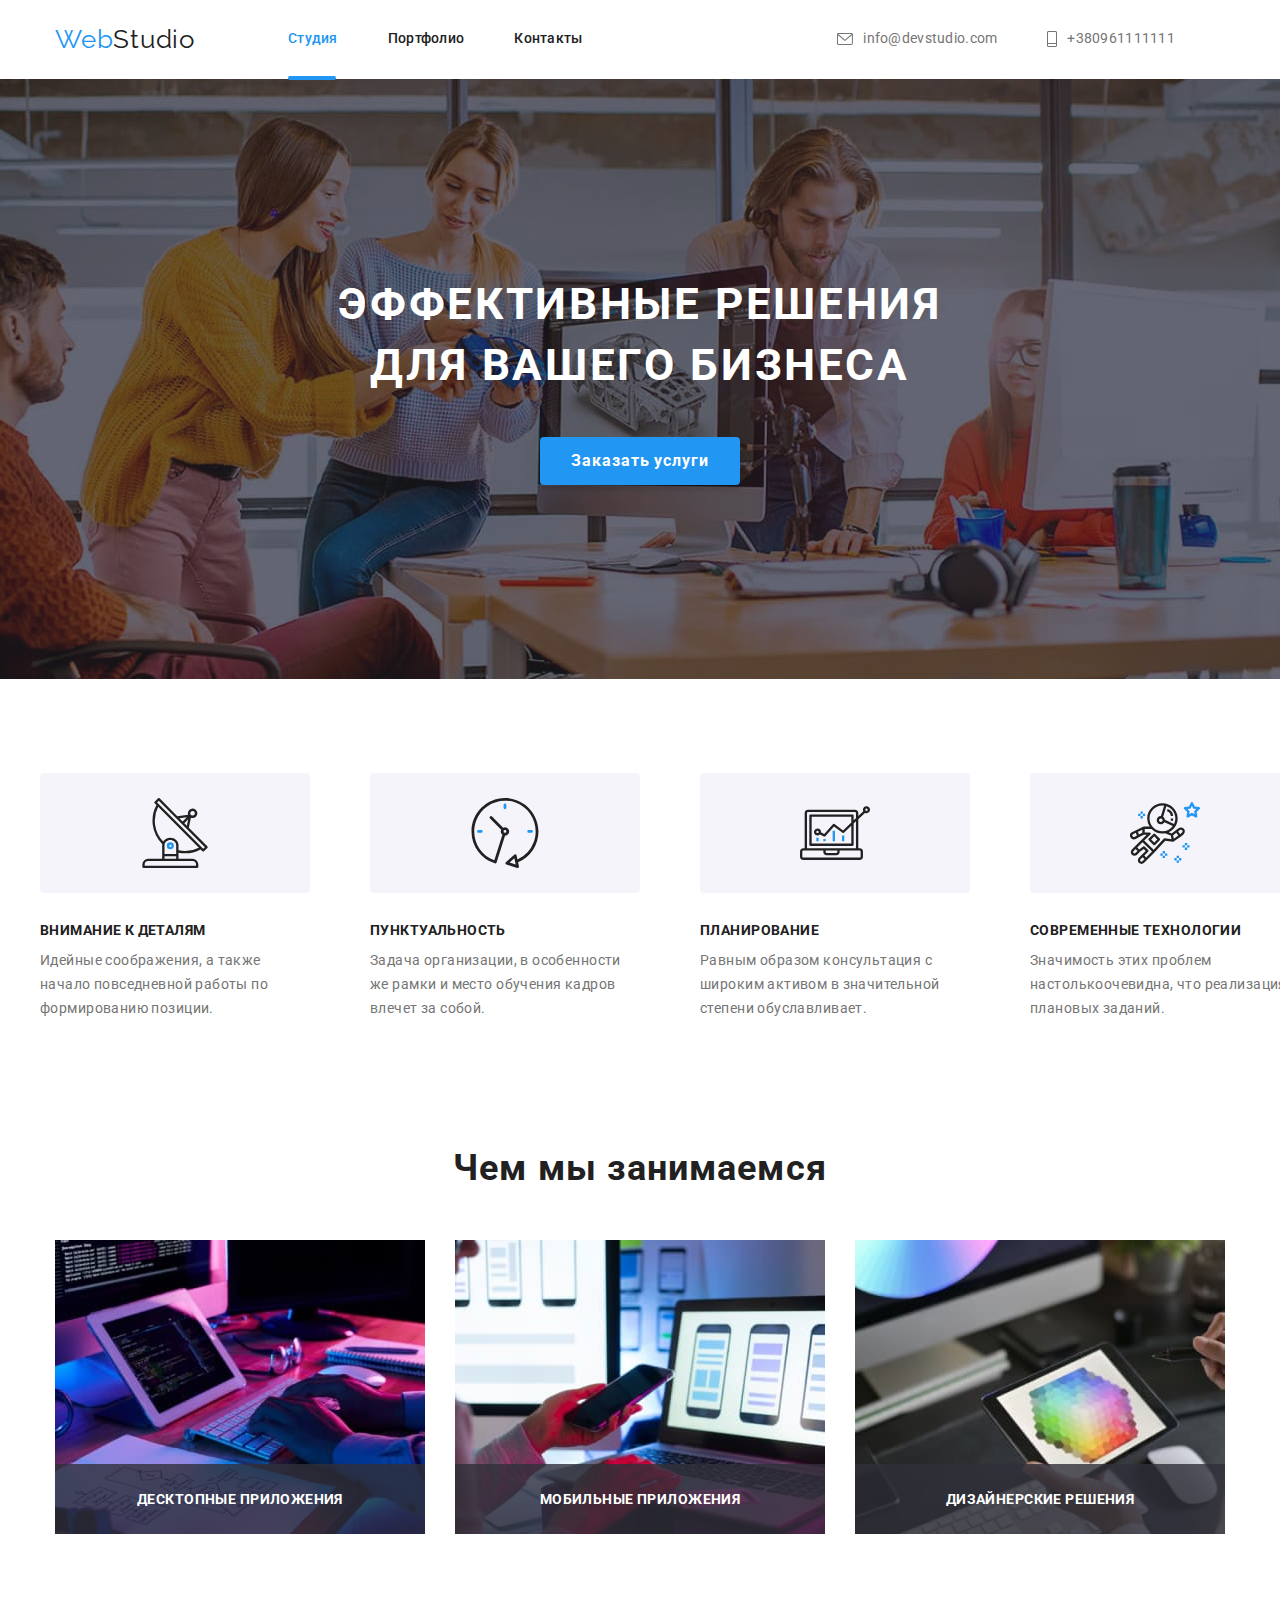
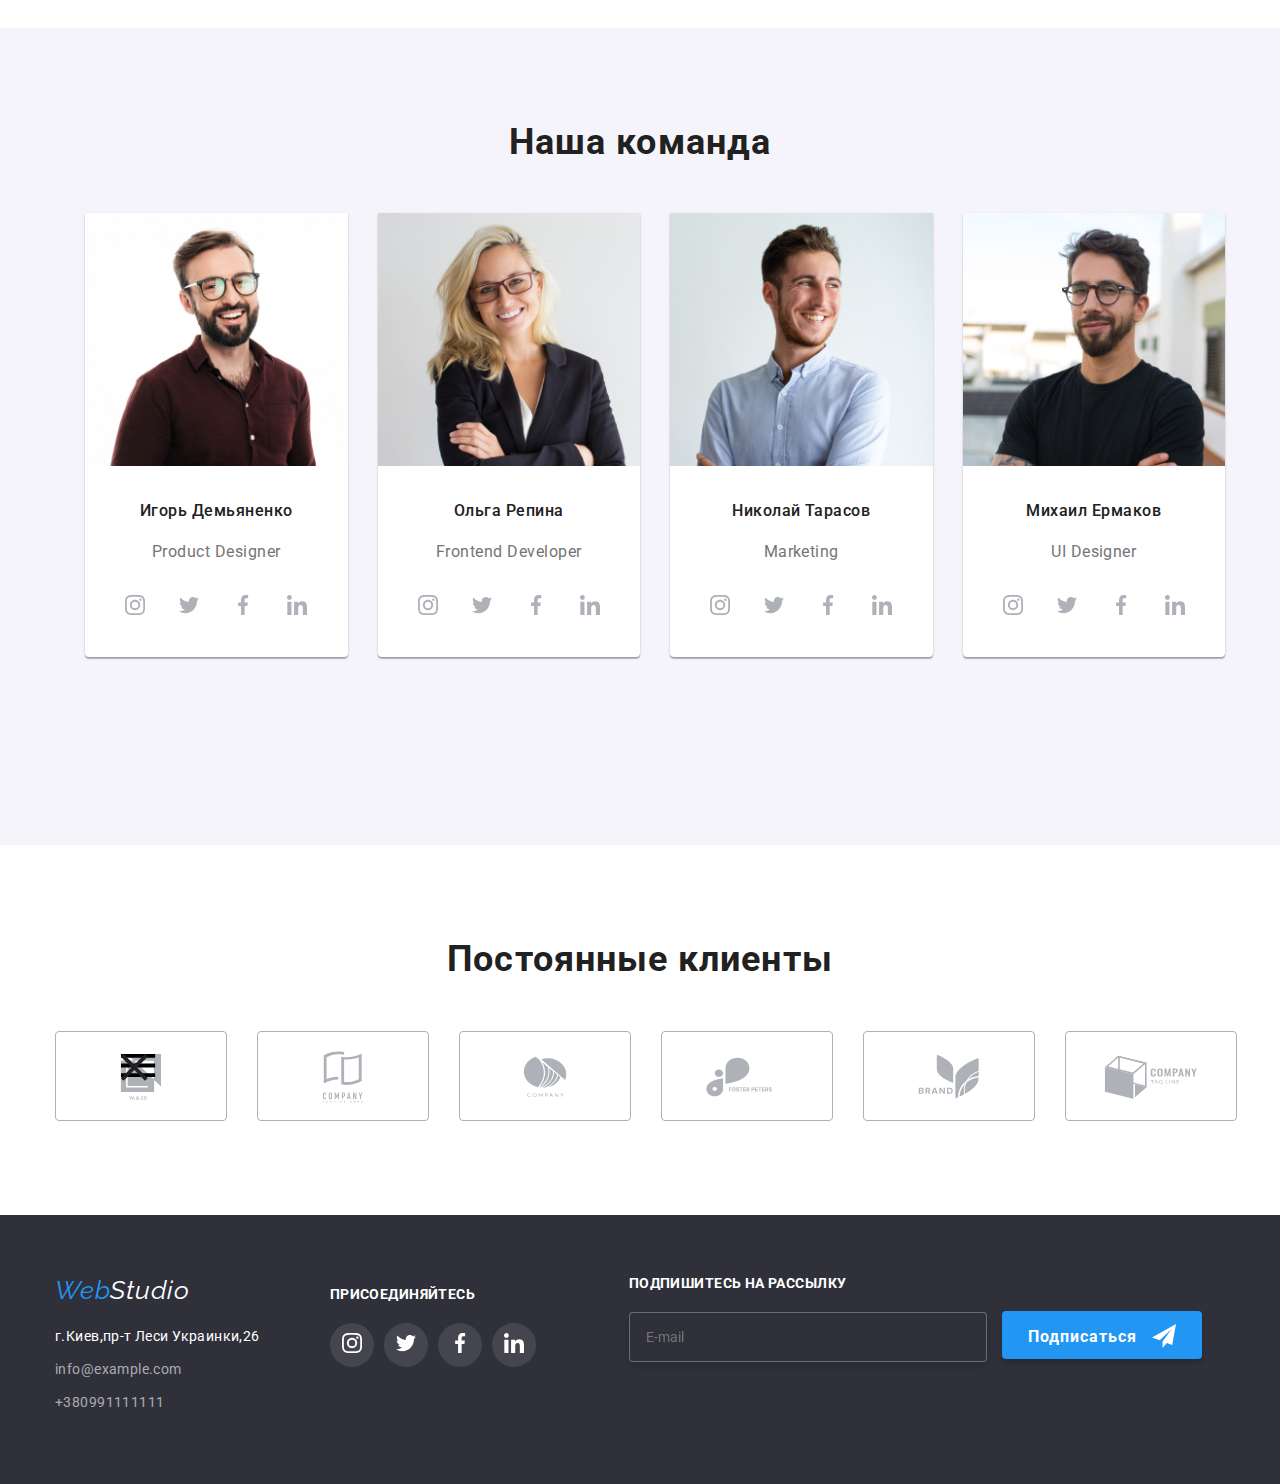
==== commit b1c7f44c: "Add files via upload" ====
--- a/index.html
+++ b/index.html
@@ -214,14 +214,18 @@
                     <h2 class="work">Чем мы занимаемся</h2>
                     <ul class="photos list">
                         <li class="work-photos">
-                            <img class="img" src="./image/first.jpg" alt="work image" width="370" />
+                            <img srcset="./image/first.jpg 1px, ./image/first@2x_desc.jpg 2x " src="./image/first.jpg"
+                                alt="work image" width="370" />
                             <p class="photo-description">Десктопные приложения</p>
                         </li>
-                        <li class="work-photos"><img class="img" src="./image/second.jpg" alt="work image"
-                                width="370" />
+                        <li class="work-photos">
+                            <img srcset="./image/second.jpg 1x, ./image/second@2x_desc.jpg 2x" class="img"
+                                src="./image/second.jpg" alt="work image" width="370" />
                             <p class="photo-description ">Мобильные приложения</p>
                         </li>
-                        <li class="work-photos"><img class="img" src="./image/third.jpg" alt="work image" width="370" />
+                        <li class="work-photos">
+                            <img srcset="./image/third.jpg 1x./image/third@2x_desc.jpg 2x" src="./image/third.jpg"
+                                alt="work image" width="370" />
                             <p class="photo-description ">Дизайнерские решения</p>
                         </li>
                     </ul>
@@ -234,7 +238,22 @@
             <div class="container">
                 <h2 class="team team-title">Наша команда</h2>
                 <ul class="card-set list">
-                    <li class="company"><img class="members" src="./image/two.jpg" alt="Игорь Демьяненко" width="270" />
+                    <li class="company">
+                        <picture>
+                            <source media="(min-width:1200px)"
+                                srcset="./team-images/one_desc.jpg  1x, ./team-images/one@2x_desc.jpg 2x"
+                                type="image/jpeg" />
+
+                            <source media="(min-width:786px)"
+                                srcset="./team-images/one_lap.jpg  1x, ./team-images/one@2x_lap.jpg 2x"
+                                type="image/jpeg" />
+
+                            <source media="(max-width:767px)"
+                                srcset="./team-images/one_tel.jpg  1x, ./team-images/one@2x_tel.jpg 2x"
+                                type="image/jpeg" />
+                            <img src="./team-images/one_tel.jpg" alt="Игорь Демьяненко" width="450" height="460" />
+                        </picture>
+
                         <div class="card-style">
                             <h3 class="name">Игорь Демьяненко</h3>
                             <p class="job" lang="en">Product Designer</p>
@@ -279,7 +298,22 @@
                         </div>
                     </li>
 
-                    <li class="company"><img class="members" src="./image/three.jpg" alt="Ольга Репина" width="270" />
+                    <li class="company">
+                        <picture>
+                            <source media="(min-width:1200px)"
+                                srcset="./team-images/two_desc.jpg 1x, ./team-images/two@2x_desc.jpg 2x"
+                                type="image/jpg" />
+
+                            <source media=" (min-width:786px)"
+                                srcset="./team-images/two_lap.jpg 1x, ./team-images/two@2x_lap.jpg 2x"
+                                type="image/jpg" />
+
+                            <source media="(max-width:767px)"
+                                srcset="./team-images/two_tel.jpg 1x, ./team-images/two@2x_tel.jpg 2x"
+                                type="image/jpg" />
+                            <img srcset="" src="./team-images/two-tel.jpg" alt="Ольга Репина" width="450" />
+                        </picture>
+
                         <div class="card-style">
                             <h3 class="name">Ольга Репина</h3>
                             <p class="job" lang="en">Frontend Developer</p>
@@ -323,7 +357,23 @@
                         </div>
                     </li>
 
-                    <li class="company"><img class="members" src="./image/four.jpg" alt="Николай Тарасов" width="270" />
+                    <li class="company">
+                        <picture>
+                            <source media="(min-width:1200px)"
+                                srcset="./team-images/three_desc.jpg 1x, ./team-images/three@2x_desc.jpg 2x"
+                                type="image/jpg" />
+
+                            <source media=" (min-width:786px)"
+                                srcset="./team-images/three_lap.jpg 1x, ./team-images/three@2x_lap.jpg 2x"
+                                type="image/jpg" />
+
+                            <source media="(max-width:767px)"
+                                srcset="./team-images/three_tel.jpg 1x, ./team-images/three@2x_tel.jpg 2x"
+                                type="image/jpg" />
+
+                            <img src="./team-images/three_tel.jpg" alt="Николай Тарасов" width="450" height="460px" />
+                        </picture>
+
                         <div class="card-style">
                             <h3 class="name"> Николай Тарасов</h3>
                             <p class="job" lang="en">Marketing</p>
@@ -367,7 +417,24 @@
                         </div>
                     </li>
 
-                    <li class="company"><img class="members" src="./image/five.jpg" alt="Михаил Ермаков" width="270" />
+                    <li class="company">
+
+                        <picture>
+                            <source media="(min-width:1200px)"
+                                srcset="./team-images/four_desc.jpg 1x, ./team-images/four@2x_desc.jpg 2x"
+                                type="image/jpg" />
+
+                            <source media="(min-width:786px)"
+                                srcset="./team-images/four_lap.jpg 1x, ./team-images/four@2x_lap.jpg 2x"
+                                type="image/jpg" />
+
+                            <source media="(max-width:767px)"
+                                srcset="./team-images/four_tel.jpg 1x, ./team-images/four@2x_tel.jpg 2x"
+                                type="image/jpg" />
+                            <img src="./team-images/four_tel.jpg" alt="Михаил Ермаков" width="450" />
+                        </picture>
+
+
                         <div class="card-style">
                             <h3 class="name">Михаил Ермаков</h3>
                             <p class="job" lang="en">UI Designer</p>
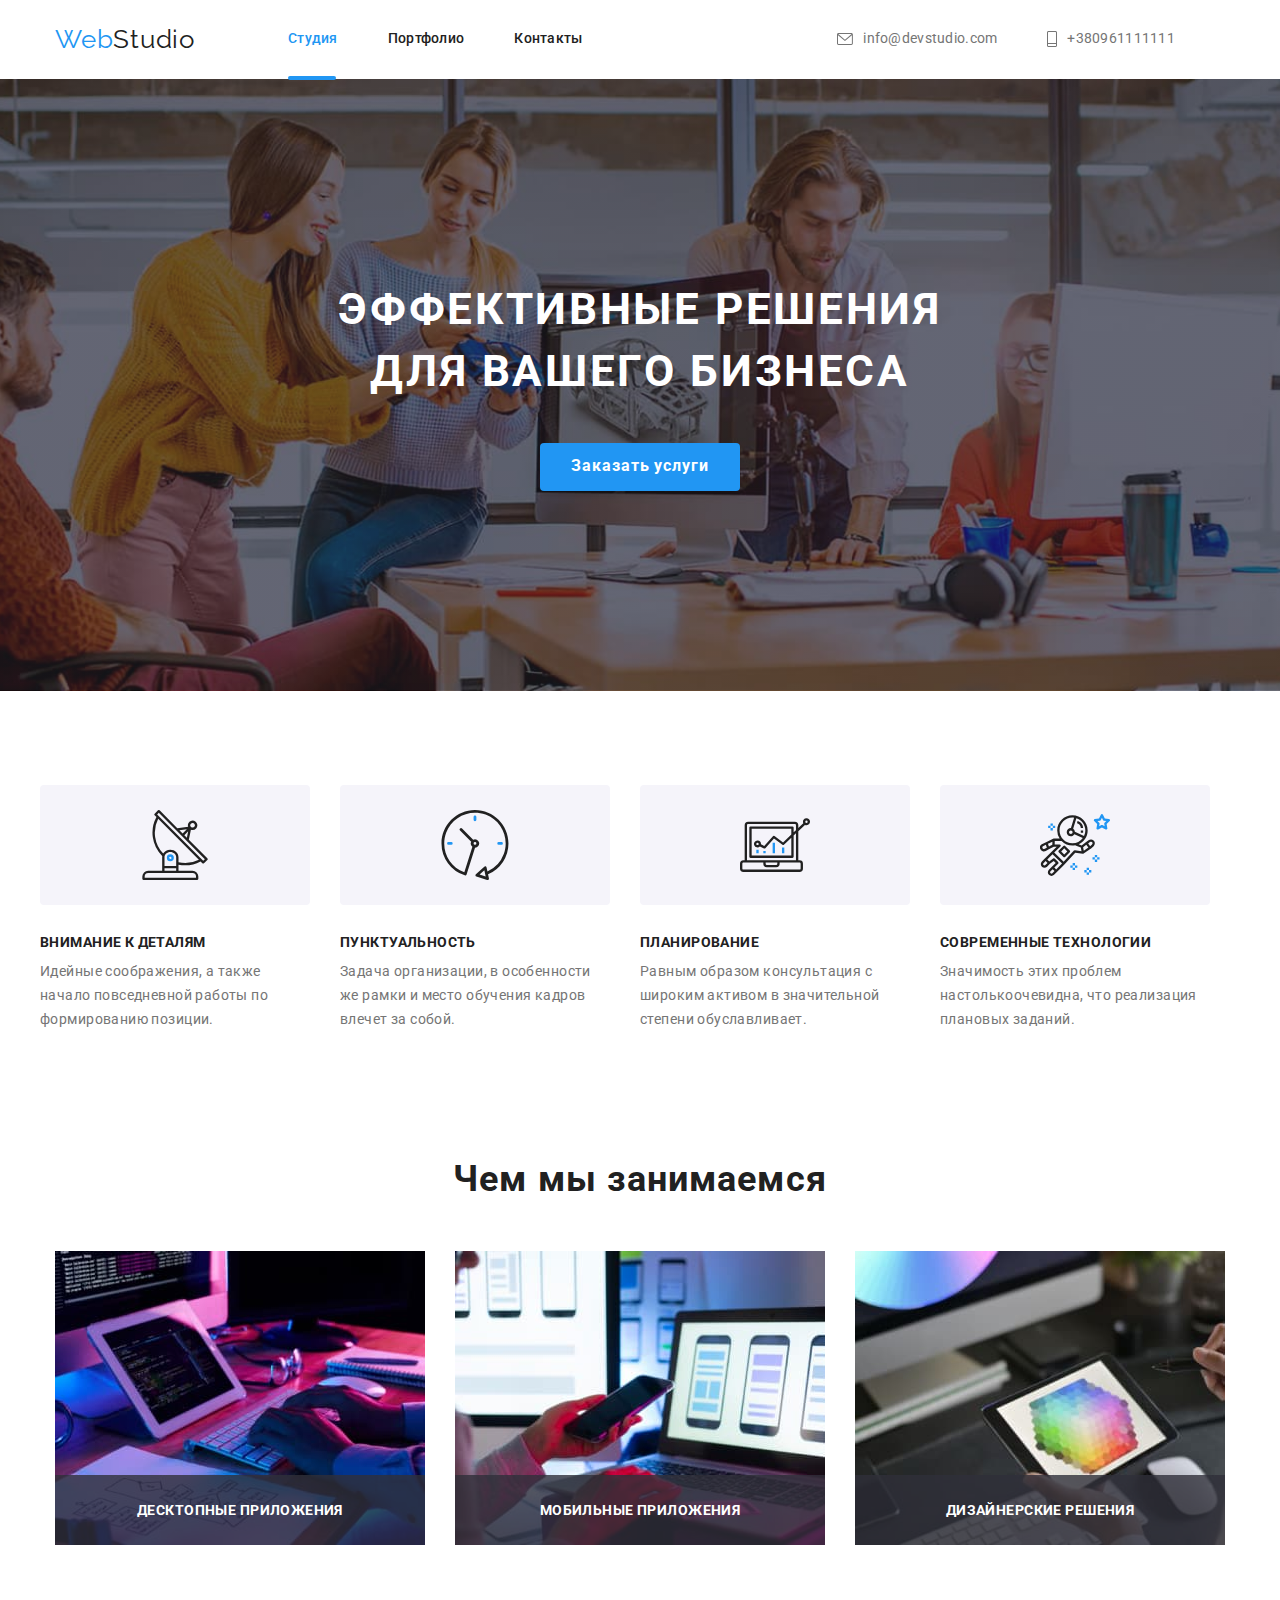
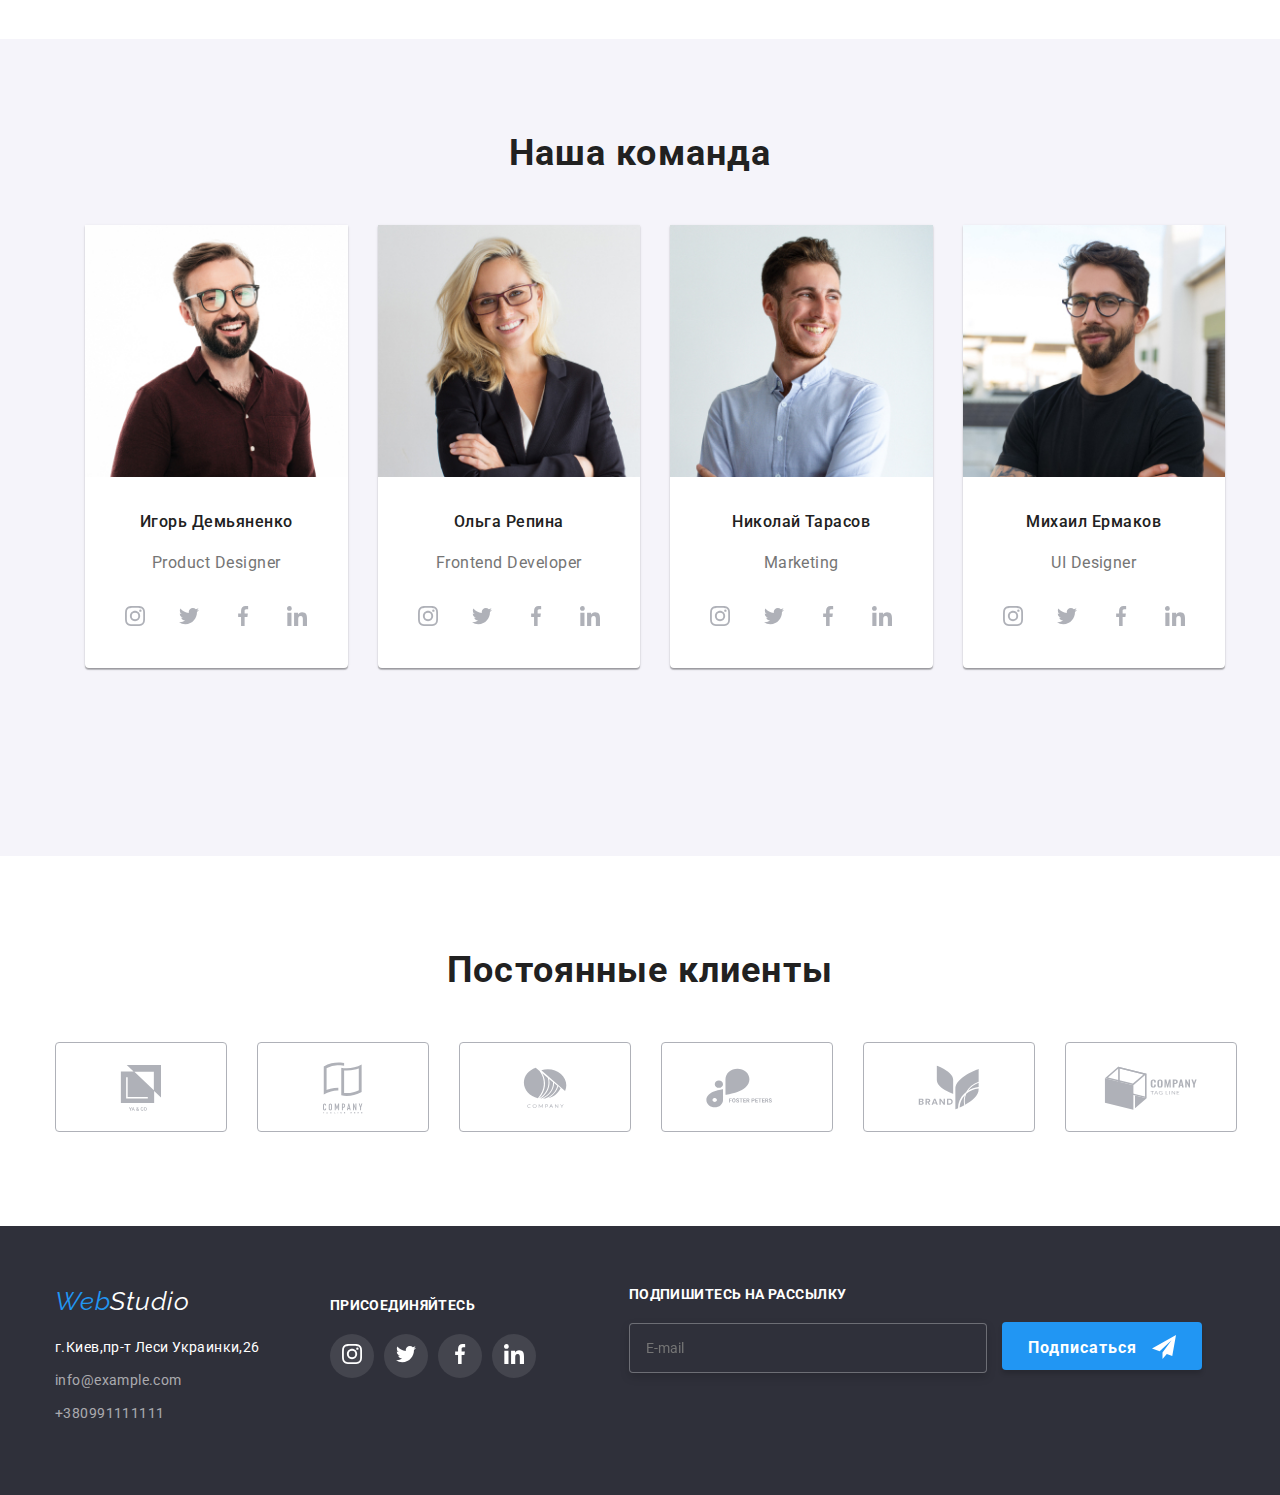
==== commit f4cf59e2: "Add files via upload" ====
--- a/index.html
+++ b/index.html
@@ -214,18 +214,27 @@
                     <h2 class="work">Чем мы занимаемся</h2>
                     <ul class="photos list">
                         <li class="work-photos">
-                            <img srcset="./image/first.jpg 1px, ./image/first@2x_desc.jpg 2x " src="./image/first.jpg"
-                                alt="work image" width="370" />
+                            <picture>
+                                <source media="(min-width:1200px)"
+                                    srcset="./image/first.jpg 1x , ./image/first@2x_desc.jpg 2x" type="image/jpeg" />
+                                <img src="./image/first.jpg" alt="work image" width="370" />
+                            </picture>
                             <p class="photo-description">Десктопные приложения</p>
                         </li>
                         <li class="work-photos">
-                            <img srcset="./image/second.jpg 1x, ./image/second@2x_desc.jpg 2x" class="img"
-                                src="./image/second.jpg" alt="work image" width="370" />
+                            <picture>
+                                <source media="(min-width:1200px)"
+                                    srcset="./image/second.jpg 1x , ./image/second@2x_desc.jpg 2x" type="image/jpeg" />
+                                <img src="./image/second.jpg" alt="work image" width="370" />
+                            </picture>
                             <p class="photo-description ">Мобильные приложения</p>
                         </li>
                         <li class="work-photos">
-                            <img srcset="./image/third.jpg 1x./image/third@2x_desc.jpg 2x" src="./image/third.jpg"
-                                alt="work image" width="370" />
+                            <picture>
+                                <source media="(min-width:1200px)"
+                                    srcset="./image/third.jpg 1x , ./image/third@2x_desc.jpg 2x" type="image/jpeg" />
+                                <img src="./image/third.jpg" alt="work image" width="370" />
+                            </picture>
                             <p class="photo-description ">Дизайнерские решения</p>
                         </li>
                     </ul>
@@ -302,16 +311,16 @@
                         <picture>
                             <source media="(min-width:1200px)"
                                 srcset="./team-images/two_desc.jpg 1x, ./team-images/two@2x_desc.jpg 2x"
-                                type="image/jpg" />
+                                type="image/jpeg" />
 
                             <source media=" (min-width:786px)"
                                 srcset="./team-images/two_lap.jpg 1x, ./team-images/two@2x_lap.jpg 2x"
-                                type="image/jpg" />
+                                type="image/jpeg" />
 
                             <source media="(max-width:767px)"
                                 srcset="./team-images/two_tel.jpg 1x, ./team-images/two@2x_tel.jpg 2x"
-                                type="image/jpg" />
-                            <img srcset="" src="./team-images/two-tel.jpg" alt="Ольга Репина" width="450" />
+                                type="image/jpeg" />
+                            <img src="./team-images/two_tel.jpg" alt="Ольга Репина" width="450" height="460" />
                         </picture>
 
                         <div class="card-style">
@@ -371,7 +380,7 @@
                                 srcset="./team-images/three_tel.jpg 1x, ./team-images/three@2x_tel.jpg 2x"
                                 type="image/jpg" />
 
-                            <img src="./team-images/three_tel.jpg" alt="Николай Тарасов" width="450" height="460px" />
+                            <img src="./team-images/three_tel.jpg" alt="Николай Тарасов" width="450" height="460" />
                         </picture>
 
                         <div class="card-style">
--- a/css/main.min.css
+++ b/css/main.min.css
@@ -1 +1 @@
-:root{--main-color: #E5E5E5;--additional-color: #2196F3;--type-color: #212121;--mini-calor: #757575;--phone-color: #2F303A;--fast-animation: 1s;--card-set-gap: 30px}body{font-family:"Roboto",sans-serif;font-size:14px;color:var(--type-color);margin:0}body.no-scroll{overflow:hidden}.page-header{margin-top:24px;margin-bottom:25px}.page-head{padding-top:24px;padding-bottom:25px;border-bottom:1px solid #ececec}h1,h2,h3,h4{margin:0}li{list-style-type:none}a{text-decoration:none}*{margin:0;padding:0}.cards-type{display:-webkit-box;display:-ms-flexbox;display:flex;-ms-flex-wrap:wrap;flex-wrap:wrap;-webkit-box-pack:center;-ms-flex-pack:center;justify-content:center;padding-top:40px;padding-bottom:60px}@media screen and (min-width: 768px){.cards-type{padding-top:30px;padding-bottom:60px}}@media screen and (min-width: 1200px){.cards-type{padding-top:56px;padding-bottom:94px}}.cards-type .cards-type__about{margin-left:var(--card-set-gap);margin-top:var(--card-set-gap);background:#fff;border:1px solid #eee}@media screen and (min-width: 480px){.cards-type .cards-type__about{-ms-flex-preferred-size:calc(100% - 30px);flex-basis:calc(100% - 30px)}}@media screen and (min-width: 768px){.cards-type .cards-type__about{-ms-flex-preferred-size:calc(50% - 30px);flex-basis:calc(50% - 30px)}}@media screen and (min-width: 1200px){.cards-type .cards-type__about{-ms-flex-preferred-size:calc(33.3333333333% - 30px);flex-basis:calc(33.3333333333% - 30px)}}.cards-type__wrapper{position:relative;overflow:hidden}.card-content{padding-left:24px;padding-right:24px;padding-bottom:20px;padding-top:20px}.card-content__goods{font-weight:700;font-size:18px;line-height:2;letter-spacing:.06em;color:var(--type-color)}.card-content__description{font-weight:400;font-size:16px;line-height:1.9;letter-spacing:.03em;color:var(--mini-calor);margin-top:4px;margin-bottom:0}.portfolio-overlay{display:-webkit-box;display:-ms-flexbox;display:flex;font-family:"Roboto";font-style:normal;font-weight:400;font-size:18px;line-height:1.6;letter-spacing:.03em;color:#fff;-webkit-box-pack:center;-ms-flex-pack:center;justify-content:center;-webkit-box-align:center;-ms-flex-align:center;align-items:center;background-color:rgba(33,150,243,.9);padding:15px;position:absolute;top:0;left:0;-webkit-transform:translateY(140%);transform:translateY(140%);-webkit-transition:400ms;transition:400ms}@media screen and (min-width: 480px){.portfolio-overlay{width:450px;height:294px}}@media screen and (min-width: 768px){.portfolio-overlay{width:354px;height:294px}}@media screen and (min-width: 1200px){.portfolio-overlay{width:370px;height:294px}}img{width:100%;display:block;height:auto}.cards-type__abouthover{-webkit-box-shadow:0px 1px 1px rgba(0,0,0,.12),0px 4px 4px rgba(0,0,0,.06),1px 4px 6px rgba(0,0,0,.16);box-shadow:0px 1px 1px rgba(0,0,0,.12),0px 4px 4px rgba(0,0,0,.06),1px 4px 6px rgba(0,0,0,.16);-webkit-transition:-webkit-box-shadow 250ms;transition:-webkit-box-shadow 250ms;transition:box-shadow 250ms;transition:box-shadow 250ms, -webkit-box-shadow 250ms;-webkit-transition-timing-function:cubic-bezier(0.4, 0, 0.2, 1);transition-timing-function:cubic-bezier(0.4, 0, 0.2, 1)}.cards-type__about:hover .portfolio-overlay{-webkit-transform:translateY(0);transform:translateY(0)}.container{width:1200px;padding-left:15px;padding-right:15px;margin-left:auto;margin-right:auto}@media screen and (min-width: 480px){.container{max-width:480px}}@media screen and (min-width: 768px){.container{max-width:768px}}@media screen and (min-width: 1200px){.container{max-width:1200px}}section{padding-top:94px;padding-bottom:94px}.btn{font-size:16px;line-height:1.9;letter-spacing:.06em;cursor:pointer;outline:none;border:32px;border-radius:4px;-webkit-box-shadow:0px 4px 4px rgba(0,0,0,.15);box-shadow:0px 4px 4px rgba(0,0,0,.15);font-weight:700;height:48px;width:200px;-webkit-transition:background-color 250ms;transition:background-color 250ms;-webkit-transition-timing-function:cubic-bezier(0.4, 0, 0.2, 1);transition-timing-function:cubic-bezier(0.4, 0, 0.2, 1);background-color:var(--additional-color);color:#fff;border:none}.btn:hover{background-color:#188ce8}.btn-form{-webkit-box-shadow:0px 4px 4px rgba(0,0,0,.15);box-shadow:0px 4px 4px rgba(0,0,0,.15);margin-left:12px}.close-button{display:-webkit-box;display:-ms-flexbox;display:flex;position:absolute;top:0;right:0;-webkit-transform:translate(-17%, 17%);transform:translate(-17%, 17%);background:#fff;border:1px solid rgba(0,0,0,.1);border-radius:50%;width:30px;height:30px;-webkit-box-pack:center;-ms-flex-pack:center;justify-content:center;-webkit-box-align:center;-ms-flex-align:center;align-items:center;padding:0;cursor:pointer}.close-button:hover{fill:var(--additional-color)}.close-button-icon{width:11px;height:11px}.btn-current{font-size:16px;line-height:1.6;Letter-spacing:.03em;color:var(--type-color);font-weight:500;font-family:inherit;outline:none;border:none;border-radius:4px;background-color:#f5f4fa;border-color:#f5f4fa;padding-top:6px;padding-bottom:6px;padding-left:22px;padding-right:22px;-webkit-transition:background-color 250ms;transition:background-color 250ms;-webkit-transition-timing-function:cubic-bezier(0.4, 0, 0.2, 1);transition-timing-function:cubic-bezier(0.4, 0, 0.2, 1)}.btn-current:hover{cursor:pointer;background-color:var(--additional-color);color:#fff}.btn-current--color{background-color:var(--additional-color);color:#fff}.social-media{display:-webkit-box;display:-ms-flexbox;display:flex;-webkit-box-pack:center;-ms-flex-pack:center;justify-content:center}.social-media__items:not(:last-child){margin-right:10px}.social-media__links{display:-webkit-box;display:-ms-flexbox;display:flex;-webkit-box-align:center;-ms-flex-align:center;align-items:center;-webkit-box-pack:center;-ms-flex-pack:center;justify-content:center;width:44px;height:44px;background-color:#fff;border-radius:50%;-webkit-transition:background-color 250ms;transition:background-color 250ms;-webkit-transition-timing-function:cubic-bezier(0.4, 0, 0.2, 1);transition-timing-function:cubic-bezier(0.4, 0, 0.2, 1)}.social-media__links:hover,.social-media__links:focus{fill:#fff;background-color:var(--additional-color)}.icon{width:20px;height:20px;fill:#afb1b8;-webkit-transition:background-color 250ms;transition:background-color 250ms;-webkit-transition-timing-function:cubic-bezier(0.4, 0, 0.2, 1);transition-timing-function:cubic-bezier(0.4, 0, 0.2, 1)}.icon:hover,.icon:focus{fill:#fff;background-color:var(--additional-color)}.thumb{height:120px;background-repeat:no-repeat;background-position:center;background:#f5f4fa;border-radius:4px;display:-webkit-box;display:-ms-flexbox;display:flex;-webkit-box-align:center;-ms-flex-align:center;align-items:center;-webkit-box-pack:center;-ms-flex-pack:center;justify-content:center}@media screen and (min-width: 768px){.thumb{padding-top:30px;width:350px}}@media screen and (min-width: 1200px){.thumb{width:270px;padding-top:0px}}.thumb__link{height:70px;left:0;width:70px}.thumb-banner{margin-top:30px;font-size:14px;line-height:1.11;letter-spacing:.03em;color:var(--type-color);text-transform:uppercase;margin-bottom:10px}@media screen and (min-width: 480px)and (max-width: 767px){.thumb-banner{text-align:center}}.thumb-description{width:270px;height:75px;font-weight:400;font-size:14px;line-height:1.7;letter-spacing:.03em;color:var(--mini-calor)}@media screen and (min-width: 480px){.thumb-description{width:100%}}.clients-title{font-family:"Roboto";font-weight:bold;font-size:36px;line-height:1.16;text-align:center;letter-spacing:.03em;margin-bottom:50px}.clients-list{display:-webkit-box;display:-ms-flexbox;display:flex;padding:0;margin-top:-50px;margin-left:-30px;margin-bottom:0}@media screen and (min-width: 480px)and (max-width: 767px){.clients-list{-ms-flex-wrap:wrap;flex-wrap:wrap;display:-webkit-box;display:-ms-flexbox;display:flex}}@media screen and (min-width: 768px)and (max-width: 1199px){.clients-list{display:-webkit-box;display:-ms-flexbox;display:flex;-ms-flex-wrap:wrap;flex-wrap:wrap}}.clients-box{height:90px;margin-left:30px;margin-top:50px;border:1px solid #afb1b8;border-radius:4px;list-style-type:none;-ms-flex-preferred-size:calc((100% - 120px)/6);flex-basis:calc((100% - 120px)/6)}@media screen and (min-width: 480px)and (max-width: 767px){.clients-box{margin-top:30px}}@media screen and (min-width: 768px)and (max-width: 1199px){.clients-box{margin-top:30px}}@media screen and (max-width: 767px){.clients-box:not(:first-child){margin-left:30px}}.clients-link{display:-webkit-box;display:-ms-flexbox;display:flex;-webkit-box-pack:center;-ms-flex-pack:center;justify-content:center;-webkit-box-align:center;-ms-flex-align:center;align-items:center;height:90px;width:170px;-webkit-transition:fill 250ms;transition:fill 250ms;-webkit-transition-timing-function:cubic-bezier(0.4, 0, 0.2, 1);transition-timing-function:cubic-bezier(0.4, 0, 0.2, 1)}@media screen and (min-width: 480px)and (max-width: 767px){.clients-link{width:208px}}@media screen and (min-width: 768px)and (max-width: 1199px){.clients-link{width:223px}}.clients-list .clients-photo-1{width:42px;height:46px;fill:#afb1b8;-webkit-transition:fill 250ms;transition:fill 250ms;-webkit-transition-timing-function:cubic-bezier(0.4, 0, 0.2, 1);transition-timing-function:cubic-bezier(0.4, 0, 0.2, 1)}.clients-box:hover,.clients-focus{border:1px solid #2196f3}.clients-link:hover .clients-photo-1,.clients-link:focus .clients-photo-1{fill:var(--additional-color)}.clients-list .clients-photo-2{width:40px;height:52px;fill:#afb1b8;-webkit-transition:fill 250ms;transition:fill 250ms;-webkit-transition-timing-function:cubic-bezier(0.4, 0, 0.2, 1);transition-timing-function:cubic-bezier(0.4, 0, 0.2, 1)}.clients-link:hover .clients-photo-2,.clients-link:focus .clients-photo-2{fill:var(--additional-color)}.clients-list .clients-photo-3{width:44px;height:41px;fill:#afb1b8;-webkit-transition:fill 250ms;transition:fill 250ms;-webkit-transition-timing-function:cubic-bezier(0.4, 0, 0.2, 1);transition-timing-function:cubic-bezier(0.4, 0, 0.2, 1)}.clients-link:hover .clients-photo-3,.clients-link:focus .clients-photo-3{fill:var(--additional-color)}.clients-list .clients-photo-4{width:84px;height:40px;fill:#afb1b8;-webkit-transition:fill 250ms;transition:fill 250ms;-webkit-transition-timing-function:cubic-bezier(0.4, 0, 0.2, 1);transition-timing-function:cubic-bezier(0.4, 0, 0.2, 1)}.clients-link:hover .clients-photo-4,.clients-link:focus .clients-photo-4{fill:var(--additional-color)}.clients-list .clients-photo-5{width:62px;height:45px;fill:#afb1b8;-webkit-transition:fill 250ms;transition:fill 250ms;-webkit-transition-timing-function:cubic-bezier(0.4, 0, 0.2, 1);transition-timing-function:cubic-bezier(0.4, 0, 0.2, 1)}.clients-link:hover .clients-photo-5,.clients-link:focus .clients-photo-5{fill:var(--additional-color)}.clients-list .clients-photo-6{width:94px;height:44px;fill:#afb1b8;-webkit-transition:fill 250ms;transition:fill 250ms;-webkit-transition-timing-function:cubic-bezier(0.4, 0, 0.2, 1);transition-timing-function:cubic-bezier(0.4, 0, 0.2, 1)}.clients-link:hover .clients-photo-6,.clients-link:focus .clients-photo-6{fill:var(--additional-color)}.logo1{font-family:"Raleway",sans-serif;font-size:26px;line-height:1.17;vertical-align:top;letter-spacing:.03em;color:var(--additional-color)}.logo1__accent{color:var(--type-color)}.list{list-style:none;margin:0}.btn-list{display:-webkit-box;display:-ms-flexbox;display:flex;-webkit-box-pack:center;-ms-flex-pack:center;justify-content:center}.btn-list .button-type{margin-left:8px}.input-list{margin-top:20px}.feature-list{display:-webkit-box;display:-ms-flexbox;display:flex;-webkit-box-pack:center;-ms-flex-pack:center;justify-content:center}@media screen and (min-width: 768px){.feature-list .marks{-ms-flex-preferred-size:40%;flex-basis:40%;padding-bottom:30px;padding-left:30px}}@media screen and (min-width: 1200px){.feature-list .marks{margin-right:30px}}.feature-list .marks:last-child{margin-right:0px}@media screen and (min-width: 480px){.feature-list{display:block}}@media screen and (min-width: 768px)and (max-width: 1199px){.feature-list{display:-webkit-box;display:-ms-flexbox;display:flex;margin-right:-30px;-ms-flex-wrap:wrap;flex-wrap:wrap}}@media screen and (min-width: 1200px){.feature-list{display:-webkit-box;display:-ms-flexbox;display:flex;-webkit-box-pack:center;-ms-flex-pack:center;justify-content:center;margin-right:-30px}}.sign-up-form{padding:40px}.form-field{margin-bottom:10px;display:-webkit-box;display:-ms-flexbox;display:flex;-webkit-box-orient:vertical;-webkit-box-direction:normal;-ms-flex-direction:column;flex-direction:column;position:relative}.sign-up-form .form-field label{font-size:12px;letter-spacing:.01em;text-align:left;color:var(--mini-calor)}.form-field__style:hover{border-color:var(--additional-color);outline:var(--additional-color)}.form-field__style:focus{border-color:var(--additional-color);outline:var(--additional-color)}.form-field__style:hover+.form-field__icon,.form-field__style:focus+.form-field__icon{fill:var(--additional-color)}.sign-up-form .form-field textarea:hover{border-color:var(--additional-color);outline:var(--additional-color)}.sign-up-form .form-field textarea:focus{border-color:var(--additional-color);outline:var(--additional-color)}.form-field__style{margin-top:4px;width:100%;height:40px;border:1px solid rgba(33,33,33,.2);border-radius:4px;padding-left:42px;padding-top:12px;padding-bottom:12px;cursor:pointer;-webkit-transition:border 250ms cubic-bezier(0.4, 0, 0.2, 1);transition:border 250ms cubic-bezier(0.4, 0, 0.2, 1)}.title-window{font-style:normal;font-weight:700;font-size:20px;line-height:1.15;text-align:center;letter-spacing:.03em;color:#212121;margin-bottom:12px;-webkit-transition:border 250ms cubic-bezier(0.4, 0, 0.2, 1);transition:border 250ms cubic-bezier(0.4, 0, 0.2, 1)}.sign-up-form textarea{border:1px solid rgba(33,33,33,.2);border-radius:4px;width:100%;cursor:pointer;margin-top:4px;-webkit-transition:border 250ms cubic-bezier(0.4, 0, 0.2, 1);transition:border 250ms cubic-bezier(0.4, 0, 0.2, 1)}.check-box{width:16px;height:15px;appearance:none;-webkit-appearance:none;-moz-appearance:none;-webkit-box-align:center;-ms-flex-align:center;align-items:center}.div-box{margin-top:20px}.text-color{text-decoration:underline;color:var(--additional-color);margin-left:4px}.text-size{resize:none}.form-field__icon{position:absolute;-webkit-transform:translate(12px, 32px);transform:translate(12px, 32px)}.form-field__icon:focus,.form-field__icon:hover{fill:var(--additional-color)}.text-box{display:-webkit-box;display:-ms-flexbox;display:flex;-webkit-box-align:center;-ms-flex-align:center;align-items:center;margin-bottom:30px}@media screen and (min-width: 480px)and (max-width: 1199px){.text-box{display:inline-block}}.check-icon{width:15px;height:16px;border:2px solid #212121;display:inline-block;border-radius:2px;margin-right:7px}.check-box:checked+.check-icon{background-image:url(../photos/svg/icon\ check.svg);background-position:center;background-color:var(--additional-color);background-origin:border-box;border-color:var(--additional-color);background-repeat:no-repeat}.modificator{padding-top:0}.photos{display:-webkit-box;display:-ms-flexbox;display:flex;width:100%}.work-photos{margin-right:30px}.work-photos:last-child{margin-right:0px}.work{font-weight:700;font-size:36px;line-height:1.16;text-align:center;letter-spacing:.03em;color:var(--type-color);margin-bottom:50px}.img-wrapper{position:relative}.img-wrapper{display:block}@media screen and (min-width: 480px)and (max-width: 1199px){.img-wrapper{display:none}}.photo-description{font-style:normal;font-weight:700;font-size:14px;line-height:16px;letter-spacing:.03em;text-transform:uppercase;position:absolute;bottom:0px;text-align:center;padding-top:27px;background-color:rgba(47,48,58,.8);width:370px;height:70px;color:#fff}.mobile-menu-btn{background-color:rgba(0,0,0,0);border:none;display:-webkit-box;display:-ms-flexbox;display:flex;-webkit-box-align:center;-ms-flex-align:center;align-items:center;-webkit-box-pack:center;-ms-flex-pack:center;justify-content:center;margin-left:277px}@media screen and (min-width: 768px){.mobile-menu-btn{display:none}}.mobile-menu-btn.is-open .mobile-menu-burger{opacity:0}.mobile-menu-close{opacity:0;-webkit-transition:500ms;transition:500ms}.mobile-menu-btn.is-open .mobile-menu-close{opacity:1}.mobile-menu-icon{z-index:10}@media screen and (min-width: 768px){.mobile-menu-icon{display:none}}.main-nav{display:-webkit-box;display:-ms-flexbox;display:flex;-webkit-box-align:center;-ms-flex-align:center;align-items:center;-webkit-box-pack:justify;-ms-flex-pack:justify;justify-content:space-between}.main-nav .logo-links{display:-webkit-box;display:-ms-flexbox;display:flex;-webkit-box-pack:justify;-ms-flex-pack:justify;justify-content:space-between;-webkit-box-align:center;-ms-flex-align:center;align-items:center}.site-nav{display:-webkit-box;display:-ms-flexbox;display:flex;margin-left:93px}@media screen and (min-width: 480px){.site-nav{display:none}}@media screen and (min-width: 768px){.site-nav{display:-webkit-box;display:-ms-flexbox;display:flex;margin-left:88px}}@media screen and (min-width: 1200px){.site-nav{display:-webkit-box;display:-ms-flexbox;display:flex;margin-left:93px}}.item{margin-right:50px}.item:last-child{margin-right:0px}.site-nav__info{font-weight:500;font-size:14px;line-height:1.14;letter-spacing:.02em;color:var(--type-color);display:block;-webkit-transition:color 250ms;transition:color 250ms;-webkit-transition-timing-function:cubic-bezier(0.4, 0, 0.2, 1);transition-timing-function:cubic-bezier(0.4, 0, 0.2, 1)}.site-nav__info:hover{color:var(--additional-color);background-color:rgba(0,0,0,0)}.site-nav__studio{font-weight:500;font-size:14px;line-height:1.14;letter-spacing:.02em;display:block;position:relative}.site-nav__studio::after{content:"";width:48px;height:4px;display:block;position:absolute;background-color:var(--additional-color);bottom:-33px;border-radius:2px}.site-nav__studio--active{color:var(--additional-color)}.site-nav__portfolio{font-weight:500;font-size:14px;line-height:1.14;letter-spacing:.02em;display:block;position:relative}.site-nav__portfolio::after{content:"";width:80px;height:4px;display:block;position:absolute;background-color:var(--additional-color);bottom:-33px;border-radius:2px}.contacts-list{display:-webkit-box;display:-ms-flexbox;display:flex}@media screen and (min-width: 480px){.contacts-list{display:none}}@media screen and (min-width: 768px)and (max-width: 1199px){.contacts-list{display:block;margin-left:84px}}@media screen and (min-width: 1200px){.contacts-list{display:-webkit-box;display:-ms-flexbox;display:flex}}.points{margin-right:50px}.points .points:last-child{margin-right:0px}@media screen and (min-width: 768px)and (max-width: 1199px){.points{padding-bottom:10px}}.contacts-list__phone{width:10px;height:16px;fill:var(--mini-calor);-webkit-transition:fill 250ms;transition:fill 250ms;-webkit-transition-timing-function:cubic-bezier(0.4, 0, 0.2, 1);transition-timing-function:cubic-bezier(0.4, 0, 0.2, 1)}.list__icons{margin-right:10px}.contacts-list__mail{width:16px;height:12px;fill:var(--mini-calor);-webkit-transition:fill 250ms;transition:fill 250ms;-webkit-transition-timing-function:cubic-bezier(0.4, 0, 0.2, 1);transition-timing-function:cubic-bezier(0.4, 0, 0.2, 1)}.contacts-list__link1{font-size:14px;line-height:1.14;text-align:left;letter-spacing:.02em;color:var(--mini-calor);-webkit-box-align:center;-ms-flex-align:center;align-items:center;text-decoration:none;display:-webkit-box;display:-ms-flexbox;display:flex;-webkit-transition:color 250ms;transition:color 250ms;-webkit-transition-timing-function:cubic-bezier(0.4, 0, 0.2, 1);transition-timing-function:cubic-bezier(0.4, 0, 0.2, 1)}.contacts-list__link1:hover .contacts-list__mail{fill:var(--additional-color)}.contacts-list__link1:hover .contacts-list__phone{fill:var(--additional-color)}.contacts-list__link1:hover{-webkit-transition-timing-function:cubic-bezier(0.4, 0, 0.2, 1);transition-timing-function:cubic-bezier(0.4, 0, 0.2, 1);color:var(--additional-color)}.hero{height:600px;padding:200px 0;text-align:center;background-color:var(--phone-color);display:-webkit-box;display:-ms-flexbox;display:flex;-webkit-box-orient:vertical;-webkit-box-direction:normal;-ms-flex-direction:column;flex-direction:column;-webkit-box-pack:center;-ms-flex-pack:center;justify-content:center;background-image:-webkit-gradient(linear, left top, right top, from(rgba(47, 48, 58, 0.4)), to(rgba(47, 48, 58, 0.4))),url(../image/background.jpg);background-image:linear-gradient(to right, rgba(47, 48, 58, 0.4), rgba(47, 48, 58, 0.4)),url(../image/background.jpg);background-repeat:no-repeat;background-size:cover;background-position:center}.hero-title{font-size:44px;line-height:1.4;letter-spacing:.06em;text-transform:uppercase;color:#fff;margin-bottom:40px}.topic{width:100%;background-color:var(--phone-color)}.logo2{font-family:"Raleway",sans-serif;font-size:26px;line-height:1.17;vertical-align:top;letter-spacing:.03em;color:var(--additional-color)}@media screen and (min-width: 480px)and (max-width: 767px){.logo2{text-align:center}}footer{background-color:var(--phone-color);padding:60px 0}.main-footer{display:-webkit-box;display:-ms-flexbox;display:flex;-webkit-box-orient:vertical;-webkit-box-direction:normal;-ms-flex-direction:column;flex-direction:column}.main-address{display:-webkit-box;display:-ms-flexbox;display:flex}@media screen and (min-width: 480px)and (max-width: 767px){.main-address{-webkit-box-orient:vertical;-webkit-box-direction:normal;-ms-flex-direction:column;flex-direction:column}}.information{-webkit-box-pack:center;-ms-flex-pack:center;justify-content:center;margin-left:0}.information a:hover{color:var(--additional-color)}@media screen and (min-width: 480px)and (max-width: 767px){.information{text-align:center;padding-bottom:60px}}.class-address-main{margin-top:20px;margin-bottom:9px}.class-address{margin-bottom:9px}.logo-mainer{color:#fff}.reference{font-style:normal;font-weight:400;font-size:14px;line-height:1.7;letter-spacing:.03em;color:#fff;-webkit-box-orient:vertical;-webkit-box-direction:normal;-ms-flex-direction:column;flex-direction:column;-webkit-transition:color 250ms;transition:color 250ms;-webkit-transition-timing-function:cubic-bezier(0.4, 0, 0.2, 1);transition-timing-function:cubic-bezier(0.4, 0, 0.2, 1)}.phone-mail{font-style:normal;font-weight:400;font-size:14px;line-height:1.7;letter-spacing:.03em;color:rgba(255,255,255,.6);-webkit-box-orient:vertical;-webkit-box-direction:normal;-ms-flex-direction:column;flex-direction:column;margin-bottom:9px;-webkit-transition:color 250ms;transition:color 250ms;-webkit-transition-timing-function:cubic-bezier(0.4, 0, 0.2, 1);transition-timing-function:cubic-bezier(0.4, 0, 0.2, 1)}.additional-address{margin-left:70px}@media screen and (min-width: 480px)and (max-width: 767px){.additional-address{text-align:center;padding-bottom:60px;margin-left:0}}.address-title{font-style:normal;font-weight:700;font-size:14px;line-height:1.14;letter-spacing:.03em;text-transform:uppercase;text-align:left;color:#fff;margin-top:12px;margin-bottom:0}@media screen and (min-width: 480px)and (max-width: 767px){.address-title{text-align:center}}.address-apps{display:-webkit-box;display:-ms-flexbox;display:flex;-webkit-box-pack:center;-ms-flex-pack:center;justify-content:center;margin-top:20px;margin-bottom:0}.address-items{display:-webkit-box;display:-ms-flexbox;display:flex;-webkit-box-align:center;-ms-flex-align:center;align-items:center;-webkit-box-pack:center;-ms-flex-pack:center;justify-content:center;width:44px;height:44px;background-color:rgba(255,255,255,.1);border-radius:50%;margin-right:10px;-webkit-transition:background-color 250ms;transition:background-color 250ms;-webkit-transition-timing-function:cubic-bezier(0.4, 0, 0.2, 1);transition-timing-function:cubic-bezier(0.4, 0, 0.2, 1)}.address-items:last-child{margin-right:0px}.address-items:hover,.address-items:focus{background-color:var(--additional-color)}.address-icons{width:20px;height:20px;fill:#fff;-webkit-transition:background-color 250ms;transition:background-color 250ms;-webkit-transition-timing-function:cubic-bezier(0.4, 0, 0.2, 1);transition-timing-function:cubic-bezier(0.4, 0, 0.2, 1)}.address-icons:hover,.address-icons:focus{background-color:var(--additional-color)}.user-window{margin-left:93px}@media screen and (min-width: 480px)and (max-width: 767px){.user-window{text-align:center;margin-left:0px}}.text-form{font-style:normal;font-weight:700;font-size:14px;line-height:16px;letter-spacing:.03em;text-transform:uppercase;color:#fff}.input-list{margin-top:20px}.btn-form{-webkit-box-shadow:0px 4px 4px rgba(0,0,0,.15);box-shadow:0px 4px 4px rgba(0,0,0,.15);margin-left:12px}.icon-btn{width:24px;height:24px;fill:#fff;margin-left:10px;-webkit-transform:translateY(6px);transform:translateY(6px)}.input-form{width:358px;height:50px;background-color:var(--phone-color);border:1px solid rgba(255,255,255,.3);-webkit-filter:drop-shadow(0px 4px 4px rgba(0, 0, 0, 0.15));filter:drop-shadow(0px 4px 4px rgba(0, 0, 0, 0.15));border-radius:4px;padding:15px 16px}@media screen and (min-width: 480px)and (max-width: 767px){.input-form{margin-bottom:20px}}.backdrop{position:fixed;top:0;left:0;width:100%;height:100%;background-color:rgba(0,0,0,.2);-webkit-transition:opacity 80ms,visbility 80ms;transition:opacity 80ms,visbility 80ms;z-index:100}.backdrop.is-hidden{opacity:0;visibility:hidden;pointer-events:none}.modal{position:absolute;top:50%;left:50%;-webkit-transform:translate(-50%, -50%);transform:translate(-50%, -50%);width:528px;height:581px;background-color:#fff;-webkit-box-shadow:0px 1px 3px rgba(0,0,0,.12),0px 1px 1px rgba(0,0,0,.14),0px 2px 1px rgba(0,0,0,.2);box-shadow:0px 1px 3px rgba(0,0,0,.12),0px 1px 1px rgba(0,0,0,.14),0px 2px 1px rgba(0,0,0,.2);border-radius:4px}@media screen and (min-width: 480px){.modal{position:absolute;width:450px;height:609px}}@media screen and (min-width: 1200px){.modal{width:528px;height:581px}}.style{background-color:#f5f4fa}.members{display:block;max-width:100%;height:auto}.team-title{font-weight:700;font-size:28px;line-height:1.18;text-align:center;letter-spacing:.03em;color:var(--type-color)}@media screen and (min-width: 768px){.team-title{font-weight:700;font-size:28px;line-height:1.18}}@media screen and (min-width: 1200px){.team-title{font-weight:700;font-size:36px;line-height:1.16}}.card-style{padding-top:30px;padding-bottom:30px}.card-set{display:-webkit-box;display:-ms-flexbox;display:flex}@media screen and (min-width: 480px){.card-set{padding-top:30px;padding-bottom:60px;display:block;margin-bottom:-30px}}@media screen and (min-width: 768px)and (max-width: 1199px){.card-set{padding-top:30px;padding-bottom:60px;display:-webkit-box;display:-ms-flexbox;display:flex;-ms-flex-wrap:wrap;flex-wrap:wrap}}@media screen and (min-width: 1200px){.card-set{padding-bottom:94px;padding-top:50px;display:-webkit-box;display:-ms-flexbox;display:flex}}.card-set .company{-webkit-box-shadow:0px 1px 3px rgba(0,0,0,.12),0px 1px 1px rgba(0,0,0,.14),0px 2px 1px rgba(0,0,0,.2);box-shadow:0px 1px 3px rgba(0,0,0,.12),0px 1px 1px rgba(0,0,0,.14),0px 2px 1px rgba(0,0,0,.2);border-radius:0px 0px 4px 4px;margin-left:30px;background-color:#fff;background-color:#fff}@media screen and (min-width: 480px){.card-set .company{margin-bottom:30px}}@media screen and (min-width: 768px)and (max-width: 1199px){.card-set .company{-ms-flex-preferred-size:40%;flex-basis:40%}}.name{font-weight:500;font-size:16px;line-height:1.9;text-align:center;letter-spacing:.03em;color:var(--type-color)}.job{font-weight:400;font-size:16px;line-height:1.9;text-align:center;letter-spacing:.03em;color:var(--mini-calor);margin-top:10px;margin-bottom:16px}.mobile-menu{position:fixed;top:0;left:0;-webkit-transform:translateX(100%);transform:translateX(100%);width:100vw;height:100vh;padding:48px 40px;display:-webkit-box;display:-ms-flexbox;display:flex;-webkit-box-orient:vertical;-webkit-box-direction:normal;-ms-flex-direction:column;flex-direction:column;background-color:#fff;text-align:left;-webkit-transition:-webkit-transform 500ms;transition:-webkit-transform 500ms;transition:transform 500ms;transition:transform 500ms, -webkit-transform 500ms;z-index:1}.mobile-menu.is-open{-webkit-transform:translateX(0);transform:translateX(0)}@media screen and (min-width: 768px){.mobile-menu{display:none}}.mobile-menu-nav{margin-bottom:auto}.mobile-menu-nav-item{padding-bottom:35px}.mobile-menu-info{font-family:"Roboto";font-style:normal;font-weight:500;font-size:40px;line-height:47px;text-align:center;letter-spacing:.02em;color:#212121}.mobile-menu-info--active{color:#2196f3}.mobile-menu-contacts{margin-bottom:64px}.mobile-menu-contacts-links{font-family:"Roboto";font-style:normal;font-weight:500;font-size:34px;line-height:40px;letter-spacing:.02em;color:#757575}.mobile-menu-contacts--active{color:#2196f3}.mobile-menu-contacts-item{padding-bottom:35px}.mobile-menu-socials{display:-webkit-box;display:-ms-flexbox;display:flex;-webkit-box-align:center;-ms-flex-align:center;align-items:center;-ms-flex-wrap:wrap;flex-wrap:wrap;gap:10px}.mobile-menu-socials-media{font-family:"Roboto";font-style:normal;font-weight:500;font-size:18px;line-height:22px;letter-spacing:.02em;color:#2196f3}.mobile-menu-socials-item:first-child{margin-left:0px}.mobile-menu-socials-item:not(:last-child) .mobile-menu-socials-media{padding-right:10px;border-right:1px solid rgba(33,33,33,.2)}/*# sourceMappingURL=main.min.css.map */+:root{--main-color: #E5E5E5;--additional-color: #2196F3;--type-color: #212121;--mini-calor: #757575;--phone-color: #2F303A;--fast-animation: 1s;--card-set-gap: 30px}body{font-family:"Roboto",sans-serif;font-size:14px;color:var(--type-color);margin:0}body.no-scroll{overflow:hidden}.page-header{margin-top:24px;margin-bottom:25px}.page-head{padding-top:24px;padding-bottom:25px;border-bottom:1px solid #ececec}h1,h2,h3,h4{margin:0}li{list-style-type:none}a{text-decoration:none}img{max-width:100%;display:block;height:auto}*{margin:0;padding:0}.cards-type{display:-webkit-box;display:-ms-flexbox;display:flex;-ms-flex-wrap:wrap;flex-wrap:wrap;-webkit-box-pack:center;-ms-flex-pack:center;justify-content:center;padding-top:40px;padding-bottom:60px}@media screen and (min-width: 768px){.cards-type{padding-top:30px;padding-bottom:60px;-webkit-box-pack:start;-ms-flex-pack:start;justify-content:flex-start}}@media screen and (min-width: 1200px){.cards-type{padding-top:56px;padding-bottom:94px}}.cards-type .cards-type__about{margin-left:var(--card-set-gap);margin-top:var(--card-set-gap);background:#fff;border:1px solid #eee}@media screen and (min-width: 480px)and (max-width: 767px){.cards-type .cards-type__about{margin-left:0px}}@media screen and (min-width: 768px){.cards-type .cards-type__about{-ms-flex-preferred-size:calc(50% - 30px);flex-basis:calc(50% - 30px)}}@media screen and (min-width: 1200px){.cards-type .cards-type__about{-ms-flex-preferred-size:calc(33.3333333333% - 30px);flex-basis:calc(33.3333333333% - 30px)}}.cards-type__wrapper{position:relative;overflow:hidden}.card-content{padding-left:24px;padding-right:24px;padding-bottom:20px;padding-top:20px}.card-content__goods{font-weight:700;font-size:18px;line-height:2;letter-spacing:.06em;color:var(--type-color)}.card-content__description{font-weight:400;font-size:16px;line-height:1.9;letter-spacing:.03em;color:var(--mini-calor);margin-top:4px;margin-bottom:0}.portfolio-overlay{display:-webkit-box;display:-ms-flexbox;display:flex;font-family:"Roboto";font-style:normal;font-weight:400;font-size:18px;line-height:1.6;letter-spacing:.03em;color:#fff;-webkit-box-pack:center;-ms-flex-pack:center;justify-content:center;-webkit-box-align:center;-ms-flex-align:center;align-items:center;background-color:rgba(33,150,243,.9);padding:15px;position:absolute;top:0;left:0;-webkit-transform:translateY(140%);transform:translateY(140%);-webkit-transition:400ms;transition:400ms}@media screen and (min-width: 480px){.portfolio-overlay{width:450px;height:294px}}@media screen and (min-width: 768px){.portfolio-overlay{width:354px;height:294px}}@media screen and (min-width: 1200px){.portfolio-overlay{width:370px;height:294px}}.cards-type__abouthover{-webkit-box-shadow:0px 1px 1px rgba(0,0,0,.12),0px 4px 4px rgba(0,0,0,.06),1px 4px 6px rgba(0,0,0,.16);box-shadow:0px 1px 1px rgba(0,0,0,.12),0px 4px 4px rgba(0,0,0,.06),1px 4px 6px rgba(0,0,0,.16);-webkit-transition:-webkit-box-shadow 250ms;transition:-webkit-box-shadow 250ms;transition:box-shadow 250ms;transition:box-shadow 250ms, -webkit-box-shadow 250ms;-webkit-transition-timing-function:cubic-bezier(0.4, 0, 0.2, 1);transition-timing-function:cubic-bezier(0.4, 0, 0.2, 1)}.cards-type__about:hover .portfolio-overlay{-webkit-transform:translateY(0);transform:translateY(0)}.container{width:1200px;padding-left:15px;padding-right:15px;margin-left:auto;margin-right:auto}@media screen and (min-width: 480px){.container{max-width:480px}}@media screen and (min-width: 768px){.container{max-width:768px}}@media screen and (min-width: 1200px){.container{max-width:1200px}}section{padding-top:94px;padding-bottom:94px}.btn{font-size:16px;line-height:1.9;letter-spacing:.06em;cursor:pointer;outline:none;border:32px;border-radius:4px;-webkit-box-shadow:0px 4px 4px rgba(0,0,0,.15);box-shadow:0px 4px 4px rgba(0,0,0,.15);font-weight:700;height:48px;width:200px;-webkit-transition:background-color 250ms;transition:background-color 250ms;-webkit-transition-timing-function:cubic-bezier(0.4, 0, 0.2, 1);transition-timing-function:cubic-bezier(0.4, 0, 0.2, 1);background-color:var(--additional-color);color:#fff;border:none}.btn:hover{background-color:#188ce8}.btn-form{-webkit-box-shadow:0px 4px 4px rgba(0,0,0,.15);box-shadow:0px 4px 4px rgba(0,0,0,.15);margin-left:12px}.close-button{display:-webkit-box;display:-ms-flexbox;display:flex;position:absolute;top:0;right:0;-webkit-transform:translate(-17%, 17%);transform:translate(-17%, 17%);background:#fff;border:1px solid rgba(0,0,0,.1);border-radius:50%;width:30px;height:30px;-webkit-box-pack:center;-ms-flex-pack:center;justify-content:center;-webkit-box-align:center;-ms-flex-align:center;align-items:center;padding:0;cursor:pointer}.close-button:hover{fill:var(--additional-color)}.close-button-icon{width:11px;height:11px}.btn-current{font-size:16px;line-height:1.6;Letter-spacing:.03em;color:var(--type-color);font-weight:500;font-family:inherit;outline:none;border:none;border-radius:4px;background-color:#f5f4fa;border-color:#f5f4fa;padding-top:6px;padding-bottom:6px;padding-left:22px;padding-right:22px;-webkit-transition:background-color 250ms;transition:background-color 250ms;-webkit-transition-timing-function:cubic-bezier(0.4, 0, 0.2, 1);transition-timing-function:cubic-bezier(0.4, 0, 0.2, 1)}.btn-current:hover{cursor:pointer;background-color:var(--additional-color);color:#fff}.btn-current--color{background-color:var(--additional-color);color:#fff}.social-media{display:-webkit-box;display:-ms-flexbox;display:flex;-webkit-box-pack:center;-ms-flex-pack:center;justify-content:center}.social-media__items:not(:last-child){margin-right:10px}.social-media__links{display:-webkit-box;display:-ms-flexbox;display:flex;-webkit-box-align:center;-ms-flex-align:center;align-items:center;-webkit-box-pack:center;-ms-flex-pack:center;justify-content:center;width:44px;height:44px;background-color:#fff;border-radius:50%;-webkit-transition:background-color 250ms;transition:background-color 250ms;-webkit-transition-timing-function:cubic-bezier(0.4, 0, 0.2, 1);transition-timing-function:cubic-bezier(0.4, 0, 0.2, 1)}.social-media__links:hover,.social-media__links:focus{fill:#fff;background-color:var(--additional-color)}.icon{width:20px;height:20px;fill:#afb1b8;-webkit-transition:background-color 250ms;transition:background-color 250ms;-webkit-transition-timing-function:cubic-bezier(0.4, 0, 0.2, 1);transition-timing-function:cubic-bezier(0.4, 0, 0.2, 1)}.icon:hover,.icon:focus{fill:#fff;background-color:var(--additional-color)}.thumb{height:120px;background-repeat:no-repeat;background-position:center;background:#f5f4fa;border-radius:4px;display:-webkit-box;display:-ms-flexbox;display:flex;-webkit-box-align:center;-ms-flex-align:center;align-items:center;-webkit-box-pack:center;-ms-flex-pack:center;justify-content:center}@media screen and (min-width: 768px){.thumb{padding-top:30px;width:350px}}@media screen and (min-width: 1200px){.thumb{width:270px;padding-top:0px}}.thumb__link{height:70px;left:0;width:70px}.thumb-banner{margin-top:30px;font-size:14px;line-height:1.11;letter-spacing:.03em;color:var(--type-color);text-transform:uppercase;margin-bottom:10px}@media screen and (min-width: 480px)and (max-width: 767px){.thumb-banner{text-align:center}}.thumb-description{width:270px;height:75px;font-weight:400;font-size:14px;line-height:1.7;letter-spacing:.03em;color:var(--mini-calor)}@media screen and (min-width: 480px){.thumb-description{width:100%}}.clients-title{font-family:"Roboto";font-weight:bold;font-size:36px;line-height:1.16;text-align:center;letter-spacing:.03em;margin-bottom:50px}.clients-list{display:-webkit-box;display:-ms-flexbox;display:flex;padding:0;margin-top:-50px;margin-left:-30px;margin-bottom:0}@media screen and (min-width: 480px)and (max-width: 767px){.clients-list{-ms-flex-wrap:wrap;flex-wrap:wrap;display:-webkit-box;display:-ms-flexbox;display:flex}}@media screen and (min-width: 768px)and (max-width: 1199px){.clients-list{display:-webkit-box;display:-ms-flexbox;display:flex;-ms-flex-wrap:wrap;flex-wrap:wrap}}.clients-box{height:90px;margin-left:30px;margin-top:50px;border:1px solid #afb1b8;border-radius:4px;list-style-type:none}@media screen and (min-width: 480px)and (max-width: 767px){.clients-box{margin-top:30px}}@media screen and (min-width: 768px)and (max-width: 1199px){.clients-box{margin-top:30px}}@media screen and (max-width: 767px){.clients-box:not(:first-child){margin-left:30px}}.clients-link{display:-webkit-box;display:-ms-flexbox;display:flex;-webkit-box-pack:center;-ms-flex-pack:center;justify-content:center;-webkit-box-align:center;-ms-flex-align:center;align-items:center;height:90px;width:170px;-webkit-transition:fill 250ms;transition:fill 250ms;-webkit-transition-timing-function:cubic-bezier(0.4, 0, 0.2, 1);transition-timing-function:cubic-bezier(0.4, 0, 0.2, 1)}@media screen and (min-width: 480px)and (max-width: 767px){.clients-link{width:208px}}@media screen and (min-width: 768px)and (max-width: 1199px){.clients-link{width:223px}}.clients-list .clients-photo-1{width:42px;height:46px;fill:#afb1b8;-webkit-transition:fill 250ms;transition:fill 250ms;-webkit-transition-timing-function:cubic-bezier(0.4, 0, 0.2, 1);transition-timing-function:cubic-bezier(0.4, 0, 0.2, 1)}.clients-box:hover,.clients-focus{border:1px solid #2196f3}.clients-link:hover .clients-photo-1,.clients-link:focus .clients-photo-1{fill:var(--additional-color)}.clients-list .clients-photo-2{width:40px;height:52px;fill:#afb1b8;-webkit-transition:fill 250ms;transition:fill 250ms;-webkit-transition-timing-function:cubic-bezier(0.4, 0, 0.2, 1);transition-timing-function:cubic-bezier(0.4, 0, 0.2, 1)}.clients-link:hover .clients-photo-2,.clients-link:focus .clients-photo-2{fill:var(--additional-color)}.clients-list .clients-photo-3{width:44px;height:41px;fill:#afb1b8;-webkit-transition:fill 250ms;transition:fill 250ms;-webkit-transition-timing-function:cubic-bezier(0.4, 0, 0.2, 1);transition-timing-function:cubic-bezier(0.4, 0, 0.2, 1)}.clients-link:hover .clients-photo-3,.clients-link:focus .clients-photo-3{fill:var(--additional-color)}.clients-list .clients-photo-4{width:84px;height:40px;fill:#afb1b8;-webkit-transition:fill 250ms;transition:fill 250ms;-webkit-transition-timing-function:cubic-bezier(0.4, 0, 0.2, 1);transition-timing-function:cubic-bezier(0.4, 0, 0.2, 1)}.clients-link:hover .clients-photo-4,.clients-link:focus .clients-photo-4{fill:var(--additional-color)}.clients-list .clients-photo-5{width:62px;height:45px;fill:#afb1b8;-webkit-transition:fill 250ms;transition:fill 250ms;-webkit-transition-timing-function:cubic-bezier(0.4, 0, 0.2, 1);transition-timing-function:cubic-bezier(0.4, 0, 0.2, 1)}.clients-link:hover .clients-photo-5,.clients-link:focus .clients-photo-5{fill:var(--additional-color)}.clients-list .clients-photo-6{width:94px;height:44px;fill:#afb1b8;-webkit-transition:fill 250ms;transition:fill 250ms;-webkit-transition-timing-function:cubic-bezier(0.4, 0, 0.2, 1);transition-timing-function:cubic-bezier(0.4, 0, 0.2, 1)}.clients-link:hover .clients-photo-6,.clients-link:focus .clients-photo-6{fill:var(--additional-color)}.logo1{font-family:"Raleway",sans-serif;font-size:26px;line-height:1.17;vertical-align:top;letter-spacing:.03em;color:var(--additional-color)}.logo1__accent{color:var(--type-color)}.list{list-style:none;margin:0}.btn-list{display:-webkit-box;display:-ms-flexbox;display:flex;-webkit-box-pack:center;-ms-flex-pack:center;justify-content:center}@media screen and (min-width: 480px){.btn-list{display:-webkit-box;display:-ms-flexbox;display:flex;-ms-flex-wrap:wrap;flex-wrap:wrap;-webkit-box-pack:start;-ms-flex-pack:start;justify-content:flex-start}}@media screen and (min-width: 768px){.btn-list{display:-webkit-box;display:-ms-flexbox;display:flex;-webkit-box-pack:center;-ms-flex-pack:center;justify-content:center}}.btn-list .button-type{margin-left:8px}@media screen and (min-width: 480px){.btn-list .button-type{margin-bottom:20px;-webkit-box-pack:start;-ms-flex-pack:start;justify-content:flex-start}}.input-list{margin-top:20px}.feature-list{display:-webkit-box;display:-ms-flexbox;display:flex;-webkit-box-pack:center;-ms-flex-pack:center;justify-content:center}@media screen and (min-width: 480px){.feature-list{display:block}}@media screen and (min-width: 768px)and (max-width: 1199px){.feature-list{max-width:768px;display:-webkit-box;display:-ms-flexbox;display:flex;-ms-flex-wrap:wrap;flex-wrap:wrap}}@media screen and (min-width: 1200px){.feature-list{display:-webkit-box;display:-ms-flexbox;display:flex;-webkit-box-pack:center;-ms-flex-pack:center;justify-content:center}}.marks{margin-left:30px;margin-bottom:30px;margin-top:0px}@media screen and (min-width: 468px)and (max-width: 767px){.marks{margin-left:0px}}@media screen and (min-width: 768px){.marks{-ms-flex-preferred-size:calc((100% - 60px)/2);flex-basis:calc((100% - 60px)/2)}}@media screen and (min-width: 1200px){.marks{margin-right:30px;-ms-flex-preferred-size:calc((100% - 60px)/2);flex-basis:calc((100% - 60px)/2);margin-left:0px}}.marks:first-child{margin-left:0px}.marks:nth-child(3){margin-left:0px}.sign-up-form{padding:40px}.form-field{margin-bottom:10px;display:-webkit-box;display:-ms-flexbox;display:flex;-webkit-box-orient:vertical;-webkit-box-direction:normal;-ms-flex-direction:column;flex-direction:column;position:relative}.sign-up-form .form-field label{font-size:12px;letter-spacing:.01em;text-align:left;color:var(--mini-calor)}.form-field__style:hover{border-color:var(--additional-color);outline:var(--additional-color)}.form-field__style:focus{border-color:var(--additional-color);outline:var(--additional-color)}.form-field__style:hover+.form-field__icon,.form-field__style:focus+.form-field__icon{fill:var(--additional-color)}.sign-up-form .form-field textarea:hover{border-color:var(--additional-color);outline:var(--additional-color)}.sign-up-form .form-field textarea:focus{border-color:var(--additional-color);outline:var(--additional-color)}.form-field__style{margin-top:4px;width:100%;height:40px;border:1px solid rgba(33,33,33,.2);border-radius:4px;padding-left:42px;padding-top:12px;padding-bottom:12px;cursor:pointer;-webkit-transition:border 250ms cubic-bezier(0.4, 0, 0.2, 1);transition:border 250ms cubic-bezier(0.4, 0, 0.2, 1)}.title-window{font-style:normal;font-weight:700;font-size:20px;line-height:1.15;text-align:center;letter-spacing:.03em;color:#212121;margin-bottom:12px;-webkit-transition:border 250ms cubic-bezier(0.4, 0, 0.2, 1);transition:border 250ms cubic-bezier(0.4, 0, 0.2, 1)}.sign-up-form textarea{border:1px solid rgba(33,33,33,.2);border-radius:4px;width:100%;cursor:pointer;margin-top:4px;-webkit-transition:border 250ms cubic-bezier(0.4, 0, 0.2, 1);transition:border 250ms cubic-bezier(0.4, 0, 0.2, 1)}.check-box{width:16px;height:15px;appearance:none;-webkit-appearance:none;-moz-appearance:none;-webkit-box-align:center;-ms-flex-align:center;align-items:center}.div-box{margin-top:20px}.text-color{text-decoration:underline;color:var(--additional-color);margin-left:4px}.text-size{resize:none}.form-field__icon{position:absolute;-webkit-transform:translate(12px, 32px);transform:translate(12px, 32px)}.form-field__icon:focus,.form-field__icon:hover{fill:var(--additional-color)}.text-box{display:-webkit-box;display:-ms-flexbox;display:flex;-webkit-box-align:center;-ms-flex-align:center;align-items:center;margin-bottom:30px}@media screen and (min-width: 480px)and (max-width: 1199px){.text-box{display:inline-block}}.check-icon{width:15px;height:16px;border:2px solid #212121;display:inline-block;border-radius:2px;margin-right:7px}.check-box:checked+.check-icon{background-image:url(../photos/svg/icon\ check.svg);background-position:center;background-color:var(--additional-color);background-origin:border-box;border-color:var(--additional-color);background-repeat:no-repeat}.modificator{padding-top:0}.photos{display:-webkit-box;display:-ms-flexbox;display:flex;width:100%}.work-photos{margin-right:30px}.work-photos:last-child{margin-right:0px}.work{font-weight:700;font-size:36px;line-height:1.16;text-align:center;letter-spacing:.03em;color:var(--type-color);margin-bottom:50px}.img-wrapper{position:relative}.img-wrapper{display:block}@media screen and (min-width: 480px)and (max-width: 1199px){.img-wrapper{display:none}}.photo-description{font-style:normal;font-weight:700;font-size:14px;line-height:16px;letter-spacing:.03em;text-transform:uppercase;position:absolute;bottom:0px;text-align:center;padding-top:27px;background-color:rgba(47,48,58,.8);width:370px;height:70px;color:#fff}.mobile-menu-btn{background-color:rgba(0,0,0,0);border:none;display:-webkit-box;display:-ms-flexbox;display:flex;-webkit-box-align:center;-ms-flex-align:center;align-items:center;-webkit-box-pack:center;-ms-flex-pack:center;justify-content:center;margin-left:277px}@media screen and (min-width: 768px){.mobile-menu-btn{display:none}}.mobile-menu-btn.is-open .mobile-menu-burger{opacity:0}.mobile-menu-close{opacity:0;-webkit-transition:500ms;transition:500ms}.mobile-menu-btn.is-open .mobile-menu-close{opacity:1}.mobile-menu-icon{z-index:10}@media screen and (min-width: 768px){.mobile-menu-icon{display:none}}.main-nav{display:-webkit-box;display:-ms-flexbox;display:flex;-webkit-box-align:center;-ms-flex-align:center;align-items:center;-webkit-box-pack:justify;-ms-flex-pack:justify;justify-content:space-between}.main-nav .logo-links{display:-webkit-box;display:-ms-flexbox;display:flex;-webkit-box-pack:justify;-ms-flex-pack:justify;justify-content:space-between;-webkit-box-align:center;-ms-flex-align:center;align-items:center}.site-nav{display:-webkit-box;display:-ms-flexbox;display:flex;margin-left:93px}@media screen and (min-width: 480px){.site-nav{display:none}}@media screen and (min-width: 768px){.site-nav{display:-webkit-box;display:-ms-flexbox;display:flex;margin-left:88px}}@media screen and (min-width: 1200px){.site-nav{display:-webkit-box;display:-ms-flexbox;display:flex;margin-left:93px}}.item{margin-right:50px}.item:last-child{margin-right:0px}.site-nav__info{font-weight:500;font-size:14px;line-height:1.14;letter-spacing:.02em;color:var(--type-color);display:block;-webkit-transition:color 250ms;transition:color 250ms;-webkit-transition-timing-function:cubic-bezier(0.4, 0, 0.2, 1);transition-timing-function:cubic-bezier(0.4, 0, 0.2, 1)}.site-nav__info:hover{color:var(--additional-color);background-color:rgba(0,0,0,0)}.site-nav__studio{font-weight:500;font-size:14px;line-height:1.14;letter-spacing:.02em;display:block;position:relative}.site-nav__studio::after{content:"";width:48px;height:4px;display:block;position:absolute;background-color:var(--additional-color);bottom:-33px;border-radius:2px}@media screen and (min-width: 468px)and (max-width: 1199px){.site-nav__studio::after{bottom:-43px}}.site-nav__studio--active{color:var(--additional-color)}.site-nav__portfolio{font-weight:500;font-size:14px;line-height:1.14;letter-spacing:.02em;display:block;position:relative}.site-nav__portfolio::after{content:"";width:80px;height:4px;display:block;position:absolute;background-color:var(--additional-color);bottom:-33px;border-radius:2px}.contacts-list{display:-webkit-box;display:-ms-flexbox;display:flex}@media screen and (min-width: 480px){.contacts-list{display:none}}@media screen and (min-width: 768px)and (max-width: 1199px){.contacts-list{display:block;margin-left:74px}}@media screen and (min-width: 1200px){.contacts-list{display:-webkit-box;display:-ms-flexbox;display:flex}}.points{margin-right:50px}.points .points:last-child{margin-right:0px}@media screen and (min-width: 768px)and (max-width: 1199px){.points{padding-bottom:10px}}.contacts-list__phone{width:10px;height:16px;fill:var(--mini-calor);-webkit-transition:fill 250ms;transition:fill 250ms;-webkit-transition-timing-function:cubic-bezier(0.4, 0, 0.2, 1);transition-timing-function:cubic-bezier(0.4, 0, 0.2, 1)}@media screen and (min-width: 768px)and (max-width: 1199px){.contacts-list__phone{width:10px;height:14px}}.list__icons{margin-right:10px}@media screen and (min-width: 768px)and (max-width: 1199px){.list__icons{margin-right:8px}}.contacts-list__mail{width:16px;height:12px;fill:var(--mini-calor);-webkit-transition:fill 250ms;transition:fill 250ms;-webkit-transition-timing-function:cubic-bezier(0.4, 0, 0.2, 1);transition-timing-function:cubic-bezier(0.4, 0, 0.2, 1)}@media screen and (min-width: 768px)and (max-width: 1199px){.contacts-list__mail{width:14px;height:10px}}.contacts-list__link1{font-size:14px;line-height:1.14;text-align:left;letter-spacing:.02em;color:var(--mini-calor);-webkit-box-align:center;-ms-flex-align:center;align-items:center;text-decoration:none;display:-webkit-box;display:-ms-flexbox;display:flex;-webkit-transition:color 250ms;transition:color 250ms;-webkit-transition-timing-function:cubic-bezier(0.4, 0, 0.2, 1);transition-timing-function:cubic-bezier(0.4, 0, 0.2, 1)}.contacts-list__link1:hover .contacts-list__mail{fill:var(--additional-color)}.contacts-list__link1:hover .contacts-list__phone{fill:var(--additional-color)}.contacts-list__link1:hover{-webkit-transition-timing-function:cubic-bezier(0.4, 0, 0.2, 1);transition-timing-function:cubic-bezier(0.4, 0, 0.2, 1);color:var(--additional-color)}.hero{padding:200px 0;text-align:center;background-color:var(--phone-color);display:-webkit-box;display:-ms-flexbox;display:flex;-webkit-box-orient:vertical;-webkit-box-direction:normal;-ms-flex-direction:column;flex-direction:column;-webkit-box-pack:center;-ms-flex-pack:center;justify-content:center;background-image:-webkit-gradient(linear, left top, right top, from(rgba(47, 48, 58, 0.4)), to(rgba(47, 48, 58, 0.4))),url(../image/background_tel.jpg);background-image:linear-gradient(to right, rgba(47, 48, 58, 0.4), rgba(47, 48, 58, 0.4)),url(../image/background_tel.jpg);background-repeat:no-repeat;background-size:cover;background-position:center}@media(min-device-pixel-ratio: 2),(-webkit-min-device-pixel-ratio: 2),(min-resolution: 192dpi),(min-resolution: 2dppx){.hero{background-image:-webkit-gradient(linear, left top, right top, from(rgba(47, 48, 58, 0.4)), to(rgba(47, 48, 58, 0.4))),url(../image/background@2x_tel.jpg);background-image:linear-gradient(to right, rgba(47, 48, 58, 0.4), rgba(47, 48, 58, 0.4)),url(../image/background@2x_tel.jpg)}}@media screen and (min-width: 768px){.hero{background-image:-webkit-gradient(linear, left top, right top, from(rgba(47, 48, 58, 0.4)), to(rgba(47, 48, 58, 0.4))),url(../image/background_lap.jpg);background-image:linear-gradient(to right, rgba(47, 48, 58, 0.4), rgba(47, 48, 58, 0.4)),url(../image/background_lap.jpg)}}@media screen and (min-width: 768px)and (min-device-pixel-ratio: 2),screen and (min-width: 768px)and (-webkit-min-device-pixel-ratio: 2),screen and (min-width: 768px)and (min-resolution: 192dpi),screen and (min-width: 768px)and (min-resolution: 2dppx){.hero{background-image:-webkit-gradient(linear, left top, right top, from(rgba(47, 48, 58, 0.4)), to(rgba(47, 48, 58, 0.4))),url(../image/background@2x_lap.jpg);background-image:linear-gradient(to right, rgba(47, 48, 58, 0.4), rgba(47, 48, 58, 0.4)),url(../image/background@2x_lap.jpg)}}@media screen and (min-width: 1200px){.hero{background-image:-webkit-gradient(linear, left top, right top, from(rgba(47, 48, 58, 0.4)), to(rgba(47, 48, 58, 0.4))),url(../image/background.jpg);background-image:linear-gradient(to right, rgba(47, 48, 58, 0.4), rgba(47, 48, 58, 0.4)),url(../image/background.jpg)}}@media screen and (min-width: 1200px)and (min-device-pixel-ratio: 2),screen and (min-width: 1200px)and (-webkit-min-device-pixel-ratio: 2),screen and (min-width: 1200px)and (min-resolution: 192dpi),screen and (min-width: 1200px)and (min-resolution: 2dppx){.hero{background-image:-webkit-gradient(linear, left top, right top, from(rgba(47, 48, 58, 0.4)), to(rgba(47, 48, 58, 0.4))),url(../image/background@2x_desc.jpg);background-image:linear-gradient(to right, rgba(47, 48, 58, 0.4), rgba(47, 48, 58, 0.4)),url(../image/background@2x_desc.jpg)}}.hero-title{font-size:44px;line-height:1.4;letter-spacing:.06em;text-transform:uppercase;color:#fff;margin-bottom:40px}@media screen and (min-width: 480px)and (max-width: 1199px){.hero-title{font-size:26px;line-height:42px;text-align:center;letter-spacing:.06em;color:#fff}}@media screen and (min-width: 1200px){.hero-title{font-size:44px;line-height:1.4;letter-spacing:.06em;text-transform:uppercase;color:#fff;margin-bottom:40px}}.topic{width:100%;background-color:var(--phone-color)}.logo2{font-family:"Raleway",sans-serif;font-size:26px;line-height:1.17;vertical-align:top;letter-spacing:.03em;color:var(--additional-color)}@media screen and (min-width: 480px)and (max-width: 767px){.logo2{text-align:center}}footer{background-color:var(--phone-color);padding:60px 0}.main-footer{display:-webkit-box;display:-ms-flexbox;display:flex;-webkit-box-orient:vertical;-webkit-box-direction:normal;-ms-flex-direction:column;flex-direction:column}@media screen and (min-width: 768px)and (max-width: 1199px){.main-footer{margin-right:234px}}.main-address{display:-webkit-box;display:-ms-flexbox;display:flex}@media screen and (min-width: 480px)and (max-width: 767px){.main-address{-webkit-box-orient:vertical;-webkit-box-direction:normal;-ms-flex-direction:column;flex-direction:column}}@media screen and (min-width: 768px)and (max-width: 1199px){.main-address{-ms-flex-wrap:wrap;flex-wrap:wrap;-webkit-box-pack:center;-ms-flex-pack:center;justify-content:center}}.information{-webkit-box-pack:center;-ms-flex-pack:center;justify-content:center;margin-left:0}.information a:hover{color:var(--additional-color)}@media screen and (min-width: 480px)and (max-width: 767px){.information{text-align:center;padding-bottom:60px}}.class-address-main{margin-top:20px;margin-bottom:9px}.class-address{margin-bottom:9px}.logo-mainer{color:#fff}.reference{font-style:normal;font-weight:400;font-size:14px;line-height:1.7;letter-spacing:.03em;color:#fff;-webkit-box-orient:vertical;-webkit-box-direction:normal;-ms-flex-direction:column;flex-direction:column;-webkit-transition:color 250ms;transition:color 250ms;-webkit-transition-timing-function:cubic-bezier(0.4, 0, 0.2, 1);transition-timing-function:cubic-bezier(0.4, 0, 0.2, 1)}.phone-mail{font-style:normal;font-weight:400;font-size:14px;line-height:1.7;letter-spacing:.03em;color:rgba(255,255,255,.6);-webkit-box-orient:vertical;-webkit-box-direction:normal;-ms-flex-direction:column;flex-direction:column;margin-bottom:9px;-webkit-transition:color 250ms;transition:color 250ms;-webkit-transition-timing-function:cubic-bezier(0.4, 0, 0.2, 1);transition-timing-function:cubic-bezier(0.4, 0, 0.2, 1)}.additional-address{margin-left:70px}@media screen and (min-width: 480px)and (max-width: 767px){.additional-address{text-align:center;padding-bottom:60px;margin-left:0}}.address-title{font-style:normal;font-weight:700;font-size:14px;line-height:1.14;letter-spacing:.03em;text-transform:uppercase;text-align:left;color:#fff;margin-top:12px;margin-bottom:0}@media screen and (min-width: 480px)and (max-width: 767px){.address-title{text-align:center}}@media screen and (min-width: 768px)and (max-width: 1199px){.address-title{text-align:center}}.address-apps{display:-webkit-box;display:-ms-flexbox;display:flex;-webkit-box-pack:center;-ms-flex-pack:center;justify-content:center;margin-top:20px;margin-bottom:0}.address-items{display:-webkit-box;display:-ms-flexbox;display:flex;-webkit-box-align:center;-ms-flex-align:center;align-items:center;-webkit-box-pack:center;-ms-flex-pack:center;justify-content:center;width:44px;height:44px;background-color:rgba(255,255,255,.1);border-radius:50%;margin-right:10px;-webkit-transition:background-color 250ms;transition:background-color 250ms;-webkit-transition-timing-function:cubic-bezier(0.4, 0, 0.2, 1);transition-timing-function:cubic-bezier(0.4, 0, 0.2, 1)}.address-items:last-child{margin-right:0px}.address-items:hover,.address-items:focus{background-color:var(--additional-color)}.address-icons{width:20px;height:20px;fill:#fff;-webkit-transition:background-color 250ms;transition:background-color 250ms;-webkit-transition-timing-function:cubic-bezier(0.4, 0, 0.2, 1);transition-timing-function:cubic-bezier(0.4, 0, 0.2, 1)}.address-icons:hover,.address-icons:focus{background-color:var(--additional-color)}@media screen and (min-width: 480px)and (max-width: 767px){.user-window{text-align:center;margin-left:0px}}@media screen and (min-width: 768px)and (max-width: 1199px){.user-window{-ms-flex-wrap:wrap;flex-wrap:wrap;margin-top:60px;text-align:center;margin-left:0}}@media screen and (min-width: 1200px){.user-window{margin-left:93px}}.text-form{font-style:normal;font-weight:700;font-size:14px;line-height:16px;letter-spacing:.03em;text-transform:uppercase;color:#fff}.input-list{margin-top:20px}@media screen and (min-width: 768px)and (max-width: 1199px){.input-list{-webkit-box-orient:vertical;-webkit-box-direction:normal;-ms-flex-direction:column;flex-direction:column;display:-webkit-box;display:-ms-flexbox;display:flex}}.btn-form{-webkit-box-shadow:0px 4px 4px rgba(0,0,0,.15);box-shadow:0px 4px 4px rgba(0,0,0,.15);margin-left:12px}@media screen and (min-width: 768px)and (max-width: 1199px){.btn-form{margin-left:123px;margin-top:30px}}.icon-btn{width:24px;height:24px;fill:#fff;margin-left:10px;-webkit-transform:translateY(6px);transform:translateY(6px)}.input-form{width:358px;height:50px;background-color:var(--phone-color);border:1px solid rgba(255,255,255,.3);-webkit-filter:drop-shadow(0px 4px 4px rgba(0, 0, 0, 0.15));filter:drop-shadow(0px 4px 4px rgba(0, 0, 0, 0.15));border-radius:4px;padding:15px 16px}@media screen and (min-width: 480px)and (max-width: 767px){.input-form{margin-bottom:20px}}@media screen and (min-width: 768px)and (max-width: 1199px){.input-form{border:1px solid rgba(255,255,255,.3);width:450px}}.backdrop{position:fixed;top:0;left:0;width:100%;height:100%;background-color:rgba(0,0,0,.2);-webkit-transition:opacity 80ms,visbility 80ms;transition:opacity 80ms,visbility 80ms;z-index:100}.backdrop.is-hidden{opacity:0;visibility:hidden;pointer-events:none}.modal{position:absolute;top:50%;left:50%;-webkit-transform:translate(-50%, -50%);transform:translate(-50%, -50%);width:528px;height:581px;background-color:#fff;-webkit-box-shadow:0px 1px 3px rgba(0,0,0,.12),0px 1px 1px rgba(0,0,0,.14),0px 2px 1px rgba(0,0,0,.2);box-shadow:0px 1px 3px rgba(0,0,0,.12),0px 1px 1px rgba(0,0,0,.14),0px 2px 1px rgba(0,0,0,.2);border-radius:4px}@media screen and (min-width: 480px){.modal{position:absolute;width:450px;height:609px}}@media screen and (min-width: 1200px){.modal{width:528px;height:581px}}.style{background-color:#f5f4fa}.team-title{font-weight:700;font-size:28px;line-height:1.18;text-align:center;letter-spacing:.03em;color:var(--type-color)}@media screen and (min-width: 768px){.team-title{font-weight:700;font-size:28px;line-height:1.18}}@media screen and (min-width: 1200px){.team-title{font-weight:700;font-size:36px;line-height:1.16}}.card-style{padding-top:30px;padding-bottom:30px}.card-set{display:-webkit-box;display:-ms-flexbox;display:flex}@media screen and (max-width: 767px){.card-set{padding-top:30px;padding-bottom:60px;display:block;margin-bottom:-30px;-webkit-box-pack:center;-ms-flex-pack:center;justify-content:center;-webkit-box-align:center;-ms-flex-align:center;align-items:center}}@media screen and (min-width: 768px)and (max-width: 1199px){.card-set{padding-top:30px;padding-bottom:60px;display:-webkit-box;display:-ms-flexbox;display:flex;-ms-flex-wrap:wrap;flex-wrap:wrap;-webkit-box-pack:center;-ms-flex-pack:center;justify-content:center;-webkit-box-align:center;-ms-flex-align:center;align-items:center}}@media screen and (min-width: 1200px){.card-set{padding-bottom:94px;padding-top:50px;display:-webkit-box;display:-ms-flexbox;display:flex}}.card-set .company{-webkit-box-shadow:0px 1px 3px rgba(0,0,0,.12),0px 1px 1px rgba(0,0,0,.14),0px 2px 1px rgba(0,0,0,.2);box-shadow:0px 1px 3px rgba(0,0,0,.12),0px 1px 1px rgba(0,0,0,.14),0px 2px 1px rgba(0,0,0,.2);border-radius:0px 0px 4px 4px;margin-left:30px;background-color:#fff;background-color:#fff}@media screen and (min-width: 480px)and (max-width: 767px){.card-set .company{margin-bottom:30px;margin-left:0px}}@media screen and (min-width: 768px)and (max-width: 1199px){.card-set .company{-ms-flex-preferred-size:45%;flex-basis:45%;margin-left:30px;margin-bottom:30px}}@media screen and (min-width: 1199px){.card-set{margin-left:0}}.name{font-weight:500;font-size:16px;line-height:1.9;text-align:center;letter-spacing:.03em;color:var(--type-color)}.job{font-weight:400;font-size:16px;line-height:1.9;text-align:center;letter-spacing:.03em;color:var(--mini-calor);margin-top:10px;margin-bottom:16px}.mobile-menu{position:fixed;top:0;left:0;-webkit-transform:translateX(100%);transform:translateX(100%);width:100vw;height:100vh;padding:48px 40px;display:-webkit-box;display:-ms-flexbox;display:flex;-webkit-box-orient:vertical;-webkit-box-direction:normal;-ms-flex-direction:column;flex-direction:column;background-color:#fff;text-align:left;-webkit-transition:-webkit-transform 500ms;transition:-webkit-transform 500ms;transition:transform 500ms;transition:transform 500ms, -webkit-transform 500ms;z-index:1}.mobile-menu.is-open{-webkit-transform:translateX(0);transform:translateX(0)}@media screen and (min-width: 768px){.mobile-menu{display:none}}.mobile-menu-nav{margin-bottom:auto}.mobile-menu-nav-item{padding-bottom:35px}.mobile-menu-info{font-family:"Roboto";font-style:normal;font-weight:500;font-size:40px;line-height:47px;text-align:center;letter-spacing:.02em;color:#212121}.mobile-menu-info--active{color:#2196f3}.mobile-menu-contacts{margin-bottom:64px}.mobile-menu-contacts-links{font-family:"Roboto";font-style:normal;font-weight:500;font-size:34px;line-height:40px;letter-spacing:.02em;color:#757575}.mobile-menu-contacts--active{color:#2196f3}.mobile-menu-contacts-item{padding-bottom:35px}.mobile-menu-socials{display:-webkit-box;display:-ms-flexbox;display:flex;-webkit-box-align:center;-ms-flex-align:center;align-items:center;-ms-flex-wrap:wrap;flex-wrap:wrap;gap:10px}.mobile-menu-socials-media{font-family:"Roboto";font-style:normal;font-weight:500;font-size:18px;line-height:22px;letter-spacing:.02em;color:#2196f3}.mobile-menu-socials-item:first-child{margin-left:0px}.mobile-menu-socials-item:not(:last-child) .mobile-menu-socials-media{padding-right:10px;border-right:1px solid rgba(33,33,33,.2)}/*# sourceMappingURL=main.min.css.map */